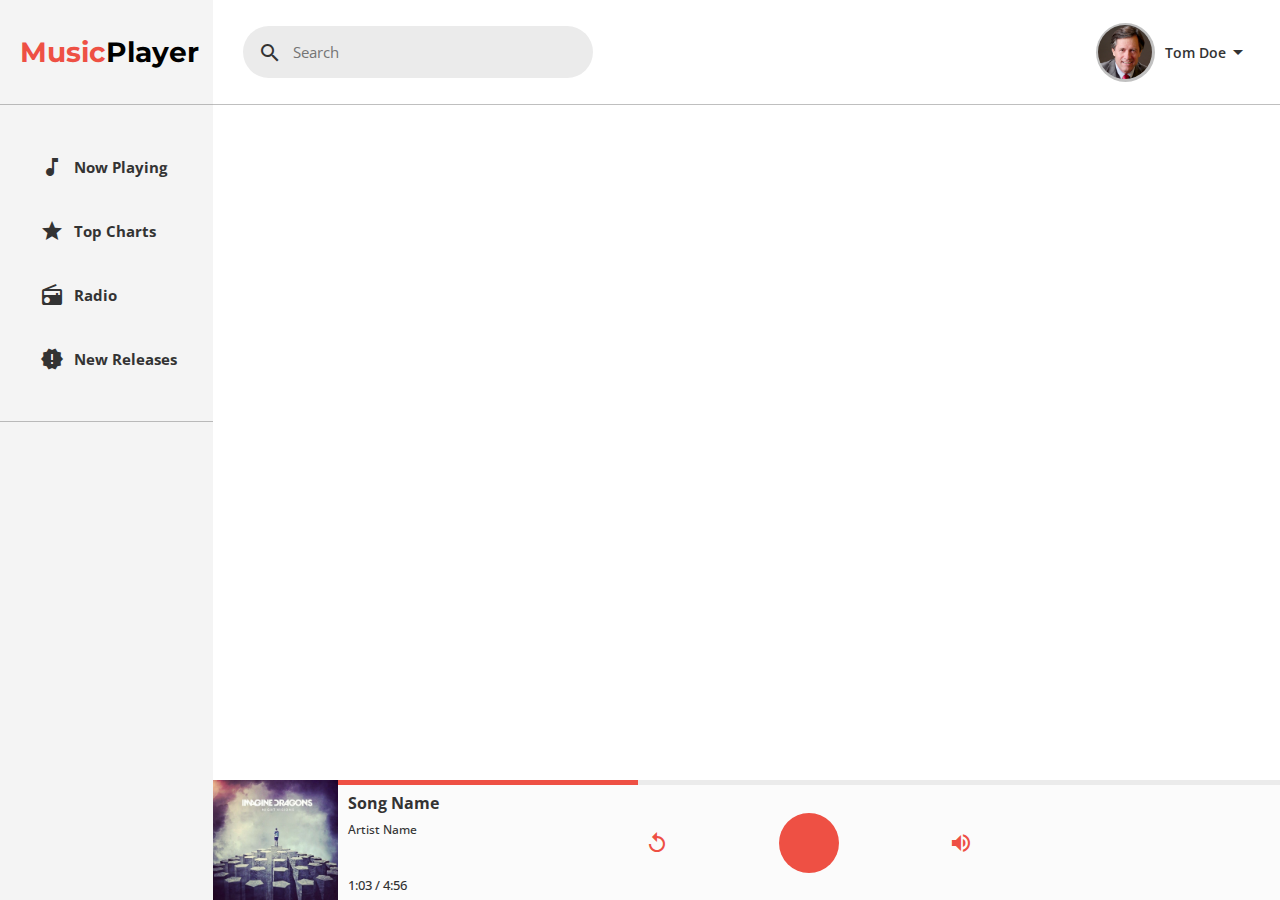
==== index.html @ 5cd8ad68 "Song Name, Artist Name, Track time: RHS Bottom" ====
<!DOCTYPE html>
<html lang="en">
    <head>
        <!-- Required meta tags -->
        <meta charset="utf-8">
        <meta name="viewport" content="width=device-width, initial-scale=1, maximum-scale=1, user-scalable=no">
        <meta http-equiv="X-UA-Compatible" content="IE=edge,chrome=1">
        <title>
            MusicPlayer
        </title>
        <link rel="stylesheet" href="files/css/bootstrap.css">
        <link rel="stylesheet" href="files/css/style.css">
        <link href="https://fonts.googleapis.com/css?family=Montserrat:700|Open+Sans:300,400,600,700" rel="stylesheet">
        <link href="https://fonts.googleapis.com/icon?family=Material+Icons"
      rel="stylesheet">
      <link rel="stylesheet" href="https://maxcdn.icons8.com/fonts/line-awesome/1.1/css/line-awesome-font-awesome.min.css">
    </head>
<body>
    <!-- START OF MAIN CONTAINER FLUID -->
    <div class="container-fluid">
        <!-- START OF MAIN ROW -->
        <div class="row">

            <!-- START OF LHS  -->
            <div class="col-12 col-sm-4 col-lg-3 col-xl-2 player_lhs">
                <div class="logo_div">
                    <h2 id="logo">Music<span>Player</span></h2>
                    <div class="menu_icon">
                        <i class="fa fa-bars"></i>
                    </div>
                </div>

                <div class="menu_div">
                    <div class="menu_element">
                        <i class="material-icons">music_note</i>
                        <a href="#">Now Playing</a>
                    </div>
                    <div class="menu_element">
                        <i class="material-icons">grade</i>
                        <a href="#">Top Charts</a>
                    </div>
                    <div class="menu_element">
                        <i class="material-icons">radio</i>
                        <a href="#">Radio</a>
                    </div>
                    <div class="menu_element">
                        <i class="material-icons">new_releases</i>
                        <a href="#">New Releases</a>
                    </div>
                </div>



            </div>
            <!-- END OF LHS  -->
    
            <!-- START OF RHS  -->
            <div class="col-12 col-sm-8 offset-sm-4 col-lg-9 offset-lg-3 col-xl-10 offset-xl-2 player_rhs">

                <!-- RHS TOP -->
                <div class="rhs_top">
                    <div class="search_div">
                        <i class="material-icons search_icon">search</i>
                        <input type="search" id="music_search" placeholder="Search">
                    </div>
                    <div class="user_div">
                        <div class="user_image_container">
                            <img src="files/images/profile_user.jpg" alt="">
                        </div>
                        <div class="user_name_container">
                            Tom Doe
                            <i class="material-icons">arrow_drop_down</i>
                        </div>
                    </div>
                </div>
                <!-- RHS TOP -->

                <!-- RHS BOTTOM -->
                <div class="rhs_bottom">
                    <!-- RHS BOTTOM LHS -->
                    <div class="rhs_bottom_album_art_div">
                        <img src="files/images/album_art.jpg" alt="">
                    </div>
                    <!-- RHS BOTTOM LHS -->

                    <!-- RHS BOTTOM RHS -->
                    <div class="rhs_bottom_rhs">
                        <!-- Music Progress bar  -->
                        <div class="progress_bar">
                            <div class="live_progress"></div>
                        </div>
                        <!-- Music Progress bar  -->

                        <!-- Music Player Controls -->
                        <div class="player_controls">
                            <div class="loop_button">
                                <i class="material-icons">replay</i>
                            </div>
                            <div class="previous_button">
                                <i class="fa fa-backward"></i>
                            </div>
                            <div class="play_button">
                                <i class="fa fa-play"></i>
                            </div>
                            <div class="next_button">
                                <i class="fa fa-forward"></i>
                            </div>
                            <div class="volume_button">
                                <i class="material-icons">volume_up</i>
                            </div>
                        </div>
                        <!-- Music Player Controls -->

                        <!-- Song Name and Artist Name -->
                        <div class="song_artist_time_container hidden-md-down">
                            <div class="song_artist_div">
                                <h3 id="song_name">Song Name</h3>
                                <h4 id="artist_name">Artist Name</h4>
                            </div>
                            <div class="song_time_div">
                                <h4 id="song_time">1:03 / 4:56</h4>
                            </div>
                        </div>
                        <!-- Song Name and Artist Name -->
                    </div>
                    <!-- RHS BOTTOM RHS -->
                </div>
                <!-- RHS BOTTOM -->
            </div>
            <!-- END OF RHS  -->
    
        </div>
        <!-- END OF MAIN ROW -->
    </div>
    <!-- END OF MAIN CONTAINER FLUID -->
</body>


<script src="//ajax.googleapis.com/ajax/libs/jquery/3.2.1/jquery.min.js"></script>
<script src="files/js/main.js"></script>
---- files/css/style.css ----
.no-gutters{margin-right:0;margin-left:0;padding-right:0;padding-left:0}.position_absolute{position:absolute}.position_relative{position:relative}body{background-color:#F7F7F7;font-family:"open sans"}input{font-family:"open sans";font-size:15px}img{max-width:100%}button{cursor:pointer}.animated{animation-duration:1s;animation-fill-mode:both}@keyframes slideInDown{from{transform:translate3d(0, -100%, 0);visibility:visible}to{transform:translate3d(0, 0, 0)}}.slideInDown{animation-name:slideInDown}@keyframes fadeIn{from{opacity:0}to{opacity:1}}.fadeIn{animation-name:fadeIn}@keyframes zoomIn{from{opacity:0;transform:scale3d(0.3, 0.3, 0.3)}50%{opacity:1}}.zoomIn{animation-name:zoomIn}@keyframes slideInLeft{from{transform:translate3d(-100%, 0, 0);visibility:visible}to{transform:translate3d(0, 0, 0)}}.slideInLeft{animation-name:slideInLeft}@keyframes rotating{from{-ms-transform:rotate(0deg);-moz-transform:rotate(0deg);-webkit-transform:rotate(0deg);-o-transform:rotate(0deg);transform:rotate(0deg)}to{-ms-transform:rotate(360deg);-moz-transform:rotate(360deg);-webkit-transform:rotate(360deg);-o-transform:rotate(360deg);transform:rotate(360deg)}}.rotating{-webkit-animation:rotating 2s linear infinite;-moz-animation:rotating 2s linear infinite;-ms-animation:rotating 2s linear infinite;-o-animation:rotating 2s linear infinite;animation:rotating 2s linear infinite}.player_lhs{position:fixed;height:100vh;background-color:#F4F4F4;padding:0px}.logo_div{height:105px;display:flex;align-items:center;justify-content:space-between;padding:0px 20px;border-bottom:1px solid #B9B9B9}.logo_div #logo{color:#EE5044;font-weight:700;font-size:28px;font-family:montserrat;margin-bottom:0px}.logo_div #logo span{color:#000000}.logo_div .menu_icon{cursor:pointer;line-height:0px}.logo_div .menu_icon i{font-size:34px}.menu_div{padding:30px 0px;border-bottom:1px solid #B9B9B9}.menu_div .menu_element{display:flex;align-items:center;padding:20px 15px;padding-left:40px}.menu_div .menu_element a{font-weight:700;text-decoration:none;color:#333;font-size:15px;margin-left:10px}.player_rhs{background-color:#fff;height:100vh;padding:0px}.rhs_top{height:105px;border-bottom:1px solid #BFBFBF;display:flex;align-items:center;justify-content:space-between;padding:0px 30px}.rhs_top .search_div{position:relative}.rhs_top .search_div .search_icon{position:absolute;top:15px;left:15px}.rhs_top .search_div #music_search{background-color:#EBEBEB;border:none;padding:15px 30px 15px 50px;width:350px;border-radius:50px;outline:none}@media (max-width: 991px){.rhs_top .search_div #music_search{width:250px;padding:15px 20px 12px 45px}}.rhs_top .user_div{display:flex;align-items:center;justify-content:center}.rhs_top .user_div .user_image_container{width:59px;height:59px;border-radius:100px;display:flex;align-items:center;justify-content:center;background-color:#C1C1C1}@media (max-width: 991px){.rhs_top .user_div .user_image_container{width:44px;height:44px}}.rhs_top .user_div .user_image_container img{border-radius:100px;width:54px;height:54px}@media (max-width: 991px){.rhs_top .user_div .user_image_container img{width:39px;height:39px}}.rhs_top .user_div .user_name_container{font-size:14px;font-weight:600;font-family:"open sans";margin-left:10px;display:flex;align-items:center;justify-content:center}.rhs_bottom{background-color:#FBFBFB;height:120px;position:absolute;bottom:0px;width:100%;display:flex}.rhs_bottom .rhs_bottom_album_art_div{min-width:125px;height:100%;background-color:#333;max-width:125px}.rhs_bottom .rhs_bottom_album_art_div img{max-width:100%;max-height:100%;object-fit:cover;width:190px}.rhs_bottom .rhs_bottom_rhs{width:100%}.rhs_bottom .rhs_bottom_rhs .progress_bar{height:5px;background-color:#EBEBEB;width:100%}.rhs_bottom .rhs_bottom_rhs .progress_bar .live_progress{width:300px;height:5px;background-color:#EE5044}.rhs_bottom .rhs_bottom_rhs .player_controls{height:calc(120px - 5px);display:flex;align-items:center;justify-content:center}.rhs_bottom .rhs_bottom_rhs .player_controls .play_button{background-color:#EE5044;width:60px;height:60px;border-radius:100px;display:flex;align-items:center;justify-content:center;cursor:pointer}.rhs_bottom .rhs_bottom_rhs .player_controls .play_button i{font-size:35px;color:#fff}.rhs_bottom .rhs_bottom_rhs .player_controls>div{color:#EE5044;font-size:35px;margin:0px 20px;cursor:pointer}@media (max-width: 991px){.rhs_bottom .rhs_bottom_rhs .player_controls>div{font-size:30px}}.rhs_bottom .rhs_bottom_rhs .player_controls>div.loop_button{margin-right:50px}@media (max-width: 991px){.rhs_bottom .rhs_bottom_rhs .player_controls>div.loop_button{margin-right:25px}}.rhs_bottom .rhs_bottom_rhs .player_controls>div.volume_button{margin-left:50px}@media (max-width: 991px){.rhs_bottom .rhs_bottom_rhs .player_controls>div.volume_button{margin-right:25px}}.rhs_bottom .rhs_bottom_rhs .song_artist_time_container{height:115px;position:absolute;top:5px;display:flex;justify-content:space-between;flex-direction:column;padding-top:10px}.rhs_bottom .rhs_bottom_rhs .song_artist_time_container #song_name{font-size:16px;font-weight:700;margin-bottom:10px}.rhs_bottom .rhs_bottom_rhs .song_artist_time_container #artist_name{font-size:12px;margin-bottom:0px}.rhs_bottom .rhs_bottom_rhs .song_artist_time_container #song_time{font-size:13px}.rhs_bottom .rhs_bottom_rhs .song_artist_time_container>div{margin-left:10px}
/*# sourceMappingURL=style.css.map */
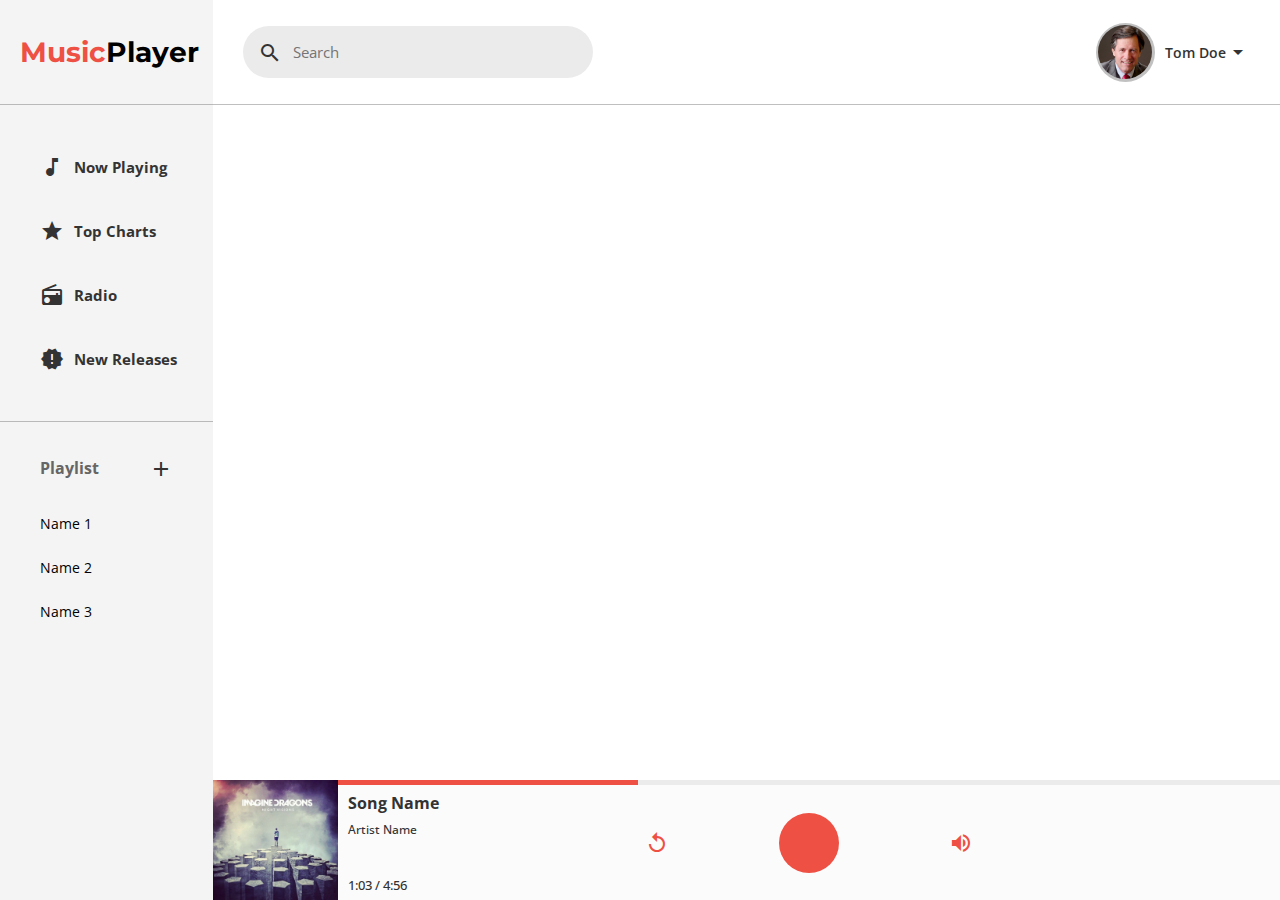
==== commit 83c4021a: "Playlist LHS" ====
--- a/index.html
+++ b/index.html
@@ -49,7 +49,22 @@
                     </div>
                 </div>
 
+                <div class="playlist_div">
+                    <div class="playlist_title">
+                        <h3>Playlist</h3>
+                        <i class="material-icons">add</i>
+                    </div>
 
+                    <div class="playlist_element">
+                        <a href="#">Name 1</a>
+                    </div>
+                    <div class="playlist_element">
+                        <a href="#">Name 2</a>
+                    </div>
+                    <div class="playlist_element">
+                        <a href="#">Name 3</a>
+                    </div>
+                </div>
 
             </div>
             <!-- END OF LHS  -->
--- a/files/css/style.css
+++ b/files/css/style.css
@@ -1,2 +1,2 @@
-.no-gutters{margin-right:0;margin-left:0;padding-right:0;padding-left:0}.position_absolute{position:absolute}.position_relative{position:relative}body{background-color:#F7F7F7;font-family:"open sans"}input{font-family:"open sans";font-size:15px}img{max-width:100%}button{cursor:pointer}.animated{animation-duration:1s;animation-fill-mode:both}@keyframes slideInDown{from{transform:translate3d(0, -100%, 0);visibility:visible}to{transform:translate3d(0, 0, 0)}}.slideInDown{animation-name:slideInDown}@keyframes fadeIn{from{opacity:0}to{opacity:1}}.fadeIn{animation-name:fadeIn}@keyframes zoomIn{from{opacity:0;transform:scale3d(0.3, 0.3, 0.3)}50%{opacity:1}}.zoomIn{animation-name:zoomIn}@keyframes slideInLeft{from{transform:translate3d(-100%, 0, 0);visibility:visible}to{transform:translate3d(0, 0, 0)}}.slideInLeft{animation-name:slideInLeft}@keyframes rotating{from{-ms-transform:rotate(0deg);-moz-transform:rotate(0deg);-webkit-transform:rotate(0deg);-o-transform:rotate(0deg);transform:rotate(0deg)}to{-ms-transform:rotate(360deg);-moz-transform:rotate(360deg);-webkit-transform:rotate(360deg);-o-transform:rotate(360deg);transform:rotate(360deg)}}.rotating{-webkit-animation:rotating 2s linear infinite;-moz-animation:rotating 2s linear infinite;-ms-animation:rotating 2s linear infinite;-o-animation:rotating 2s linear infinite;animation:rotating 2s linear infinite}.player_lhs{position:fixed;height:100vh;background-color:#F4F4F4;padding:0px}.logo_div{height:105px;display:flex;align-items:center;justify-content:space-between;padding:0px 20px;border-bottom:1px solid #B9B9B9}.logo_div #logo{color:#EE5044;font-weight:700;font-size:28px;font-family:montserrat;margin-bottom:0px}.logo_div #logo span{color:#000000}.logo_div .menu_icon{cursor:pointer;line-height:0px}.logo_div .menu_icon i{font-size:34px}.menu_div{padding:30px 0px;border-bottom:1px solid #B9B9B9}.menu_div .menu_element{display:flex;align-items:center;padding:20px 15px;padding-left:40px}.menu_div .menu_element a{font-weight:700;text-decoration:none;color:#333;font-size:15px;margin-left:10px}.player_rhs{background-color:#fff;height:100vh;padding:0px}.rhs_top{height:105px;border-bottom:1px solid #BFBFBF;display:flex;align-items:center;justify-content:space-between;padding:0px 30px}.rhs_top .search_div{position:relative}.rhs_top .search_div .search_icon{position:absolute;top:15px;left:15px}.rhs_top .search_div #music_search{background-color:#EBEBEB;border:none;padding:15px 30px 15px 50px;width:350px;border-radius:50px;outline:none}@media (max-width: 991px){.rhs_top .search_div #music_search{width:250px;padding:15px 20px 12px 45px}}.rhs_top .user_div{display:flex;align-items:center;justify-content:center}.rhs_top .user_div .user_image_container{width:59px;height:59px;border-radius:100px;display:flex;align-items:center;justify-content:center;background-color:#C1C1C1}@media (max-width: 991px){.rhs_top .user_div .user_image_container{width:44px;height:44px}}.rhs_top .user_div .user_image_container img{border-radius:100px;width:54px;height:54px}@media (max-width: 991px){.rhs_top .user_div .user_image_container img{width:39px;height:39px}}.rhs_top .user_div .user_name_container{font-size:14px;font-weight:600;font-family:"open sans";margin-left:10px;display:flex;align-items:center;justify-content:center}.rhs_bottom{background-color:#FBFBFB;height:120px;position:absolute;bottom:0px;width:100%;display:flex}.rhs_bottom .rhs_bottom_album_art_div{min-width:125px;height:100%;background-color:#333;max-width:125px}.rhs_bottom .rhs_bottom_album_art_div img{max-width:100%;max-height:100%;object-fit:cover;width:190px}.rhs_bottom .rhs_bottom_rhs{width:100%}.rhs_bottom .rhs_bottom_rhs .progress_bar{height:5px;background-color:#EBEBEB;width:100%}.rhs_bottom .rhs_bottom_rhs .progress_bar .live_progress{width:300px;height:5px;background-color:#EE5044}.rhs_bottom .rhs_bottom_rhs .player_controls{height:calc(120px - 5px);display:flex;align-items:center;justify-content:center}.rhs_bottom .rhs_bottom_rhs .player_controls .play_button{background-color:#EE5044;width:60px;height:60px;border-radius:100px;display:flex;align-items:center;justify-content:center;cursor:pointer}.rhs_bottom .rhs_bottom_rhs .player_controls .play_button i{font-size:35px;color:#fff}.rhs_bottom .rhs_bottom_rhs .player_controls>div{color:#EE5044;font-size:35px;margin:0px 20px;cursor:pointer}@media (max-width: 991px){.rhs_bottom .rhs_bottom_rhs .player_controls>div{font-size:30px}}.rhs_bottom .rhs_bottom_rhs .player_controls>div.loop_button{margin-right:50px}@media (max-width: 991px){.rhs_bottom .rhs_bottom_rhs .player_controls>div.loop_button{margin-right:25px}}.rhs_bottom .rhs_bottom_rhs .player_controls>div.volume_button{margin-left:50px}@media (max-width: 991px){.rhs_bottom .rhs_bottom_rhs .player_controls>div.volume_button{margin-right:25px}}.rhs_bottom .rhs_bottom_rhs .song_artist_time_container{height:115px;position:absolute;top:5px;display:flex;justify-content:space-between;flex-direction:column;padding-top:10px}.rhs_bottom .rhs_bottom_rhs .song_artist_time_container #song_name{font-size:16px;font-weight:700;margin-bottom:10px}.rhs_bottom .rhs_bottom_rhs .song_artist_time_container #artist_name{font-size:12px;margin-bottom:0px}.rhs_bottom .rhs_bottom_rhs .song_artist_time_container #song_time{font-size:13px}.rhs_bottom .rhs_bottom_rhs .song_artist_time_container>div{margin-left:10px}
+.no-gutters{margin-right:0;margin-left:0;padding-right:0;padding-left:0}.position_absolute{position:absolute}.position_relative{position:relative}body{background-color:#F7F7F7;font-family:"open sans"}input{font-family:"open sans";font-size:15px}img{max-width:100%}button{cursor:pointer}.animated{animation-duration:1s;animation-fill-mode:both}@keyframes slideInDown{from{transform:translate3d(0, -100%, 0);visibility:visible}to{transform:translate3d(0, 0, 0)}}.slideInDown{animation-name:slideInDown}@keyframes fadeIn{from{opacity:0}to{opacity:1}}.fadeIn{animation-name:fadeIn}@keyframes zoomIn{from{opacity:0;transform:scale3d(0.3, 0.3, 0.3)}50%{opacity:1}}.zoomIn{animation-name:zoomIn}@keyframes slideInLeft{from{transform:translate3d(-100%, 0, 0);visibility:visible}to{transform:translate3d(0, 0, 0)}}.slideInLeft{animation-name:slideInLeft}@keyframes rotating{from{-ms-transform:rotate(0deg);-moz-transform:rotate(0deg);-webkit-transform:rotate(0deg);-o-transform:rotate(0deg);transform:rotate(0deg)}to{-ms-transform:rotate(360deg);-moz-transform:rotate(360deg);-webkit-transform:rotate(360deg);-o-transform:rotate(360deg);transform:rotate(360deg)}}.rotating{-webkit-animation:rotating 2s linear infinite;-moz-animation:rotating 2s linear infinite;-ms-animation:rotating 2s linear infinite;-o-animation:rotating 2s linear infinite;animation:rotating 2s linear infinite}.player_lhs{position:fixed;height:100vh;background-color:#F4F4F4;padding:0px}.logo_div{height:105px;display:flex;align-items:center;justify-content:space-between;padding:0px 20px;border-bottom:1px solid #B9B9B9}.logo_div #logo{color:#EE5044;font-weight:700;font-size:28px;font-family:montserrat;margin-bottom:0px}.logo_div #logo span{color:#000000}.logo_div .menu_icon{cursor:pointer;line-height:0px}.logo_div .menu_icon i{font-size:34px}.menu_div{padding:30px 0px;border-bottom:1px solid #B9B9B9}.menu_div .menu_element{display:flex;align-items:center;padding:20px 15px;padding-left:40px}.menu_div .menu_element a{font-weight:700;text-decoration:none;color:#333;font-size:15px;margin-left:10px}.playlist_div{padding:15px 0px}.playlist_div .playlist_title{display:flex;align-items:center;justify-content:space-between;padding:20px 40px}.playlist_div .playlist_title h3{font-size:16px;font-weight:700;color:#666;margin-bottom:0px}.playlist_div .playlist_title i{cursor:pointer}.playlist_div .playlist_element{padding:10px 15px;padding-left:40px}.playlist_div .playlist_element a{font-weight:400;text-decoration:none;color:#000;font-size:14px}.player_rhs{background-color:#fff;height:100vh;padding:0px}.rhs_top{height:105px;border-bottom:1px solid #BFBFBF;display:flex;align-items:center;justify-content:space-between;padding:0px 30px}.rhs_top .search_div{position:relative}.rhs_top .search_div .search_icon{position:absolute;top:15px;left:15px}.rhs_top .search_div #music_search{background-color:#EBEBEB;border:none;padding:15px 30px 15px 50px;width:350px;border-radius:50px;outline:none}@media (max-width: 991px){.rhs_top .search_div #music_search{width:250px;padding:15px 20px 12px 45px}}.rhs_top .user_div{display:flex;align-items:center;justify-content:center}.rhs_top .user_div .user_image_container{width:59px;height:59px;border-radius:100px;display:flex;align-items:center;justify-content:center;background-color:#C1C1C1}@media (max-width: 991px){.rhs_top .user_div .user_image_container{width:44px;height:44px}}.rhs_top .user_div .user_image_container img{border-radius:100px;width:54px;height:54px}@media (max-width: 991px){.rhs_top .user_div .user_image_container img{width:39px;height:39px}}.rhs_top .user_div .user_name_container{font-size:14px;font-weight:600;font-family:"open sans";margin-left:10px;display:flex;align-items:center;justify-content:center}.rhs_bottom{background-color:#FBFBFB;height:120px;position:absolute;bottom:0px;width:100%;display:flex}.rhs_bottom .rhs_bottom_album_art_div{min-width:125px;height:100%;background-color:#333;max-width:125px}.rhs_bottom .rhs_bottom_album_art_div img{max-width:100%;max-height:100%;object-fit:cover;width:190px}.rhs_bottom .rhs_bottom_rhs{width:100%}.rhs_bottom .rhs_bottom_rhs .progress_bar{height:5px;background-color:#EBEBEB;width:100%}.rhs_bottom .rhs_bottom_rhs .progress_bar .live_progress{width:300px;height:5px;background-color:#EE5044}.rhs_bottom .rhs_bottom_rhs .player_controls{height:calc(120px - 5px);display:flex;align-items:center;justify-content:center}.rhs_bottom .rhs_bottom_rhs .player_controls .play_button{background-color:#EE5044;width:60px;height:60px;border-radius:100px;display:flex;align-items:center;justify-content:center;cursor:pointer}.rhs_bottom .rhs_bottom_rhs .player_controls .play_button i{font-size:35px;color:#fff}.rhs_bottom .rhs_bottom_rhs .player_controls>div{color:#EE5044;font-size:35px;margin:0px 20px;cursor:pointer}@media (max-width: 991px){.rhs_bottom .rhs_bottom_rhs .player_controls>div{font-size:30px}}.rhs_bottom .rhs_bottom_rhs .player_controls>div.loop_button{margin-right:50px}@media (max-width: 991px){.rhs_bottom .rhs_bottom_rhs .player_controls>div.loop_button{margin-right:25px}}.rhs_bottom .rhs_bottom_rhs .player_controls>div.volume_button{margin-left:50px}@media (max-width: 991px){.rhs_bottom .rhs_bottom_rhs .player_controls>div.volume_button{margin-right:25px}}.rhs_bottom .rhs_bottom_rhs .song_artist_time_container{height:115px;position:absolute;top:5px;display:flex;justify-content:space-between;flex-direction:column;padding-top:10px}.rhs_bottom .rhs_bottom_rhs .song_artist_time_container #song_name{font-size:16px;font-weight:700;margin-bottom:10px}.rhs_bottom .rhs_bottom_rhs .song_artist_time_container #artist_name{font-size:12px;margin-bottom:0px}.rhs_bottom .rhs_bottom_rhs .song_artist_time_container #song_time{font-size:13px}.rhs_bottom .rhs_bottom_rhs .song_artist_time_container>div{margin-left:10px}
 /*# sourceMappingURL=style.css.map */
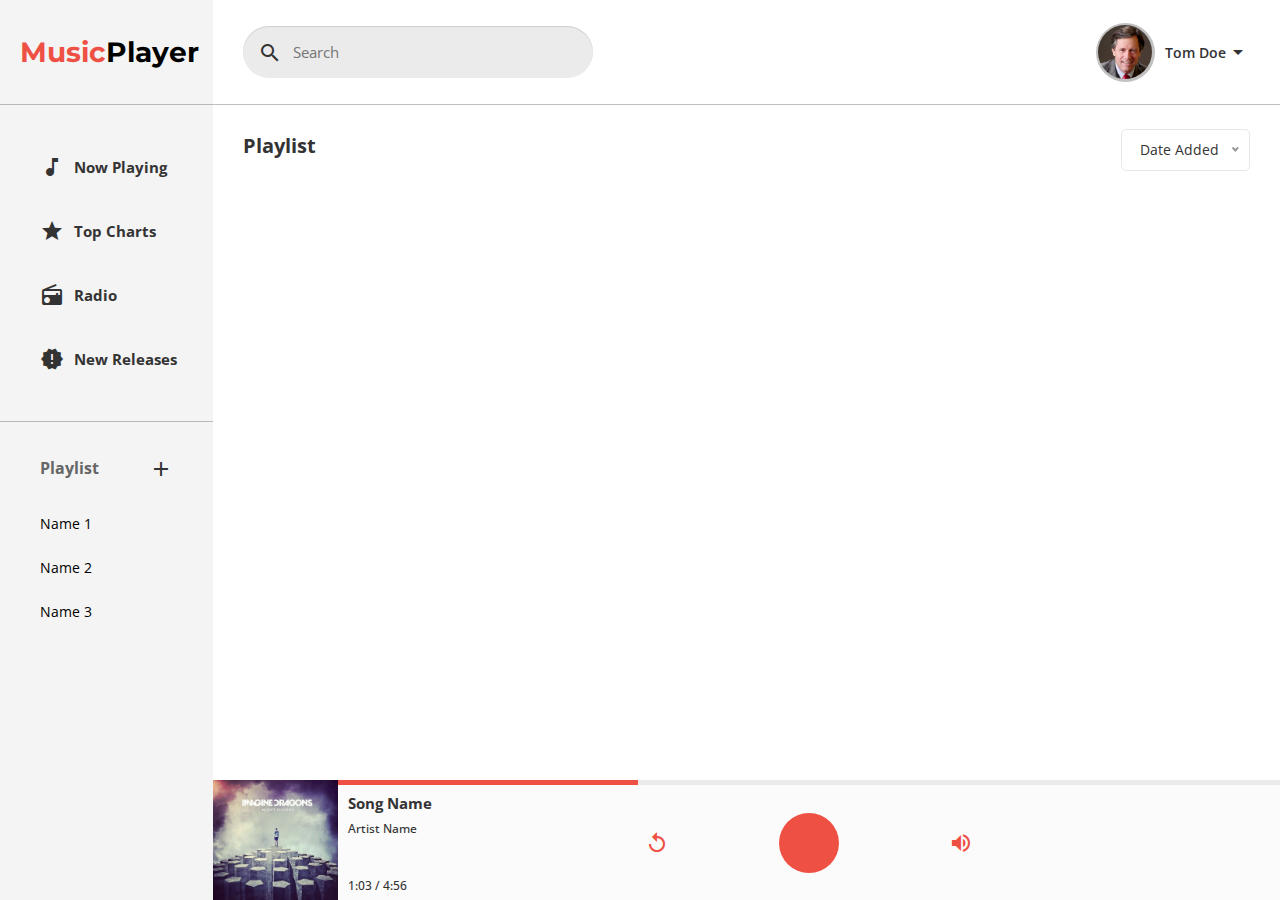
==== commit 6e81ce65: "Playlist Title and Filter" ====
--- a/index.html
+++ b/index.html
@@ -10,6 +10,7 @@
         </title>
         <link rel="stylesheet" href="files/css/bootstrap.css">
         <link rel="stylesheet" href="files/css/style.css">
+        <link rel="stylesheet" href="files/css/nice-select.css">
         <link href="https://fonts.googleapis.com/css?family=Montserrat:700|Open+Sans:300,400,600,700" rel="stylesheet">
         <link href="https://fonts.googleapis.com/icon?family=Material+Icons"
       rel="stylesheet">
@@ -90,6 +91,23 @@
                 </div>
                 <!-- RHS TOP -->
 
+                
+                <!-- RHS CONTENT SECTION -->
+                <div class="rhs_mid_content">
+                    <div class="rhs_mid_content_top">
+                        <h3 id="rhs_middle_title">Playlist</h3>
+                        <div class="filter">
+                            <select name="" id="">
+                                <option value="">Date Added</option>
+                                <option value="">Artist Name</option>
+                                <option value="">Album Name</option>
+                                <option value="">Song Name</option>
+                            </select>
+                        </div>
+                    </div>
+                </div>
+                <!-- RHS CONTENT SECTION -->
+
                 <!-- RHS BOTTOM -->
                 <div class="rhs_bottom">
                     <!-- RHS BOTTOM LHS -->
@@ -152,4 +170,5 @@
 
 
 <script src="//ajax.googleapis.com/ajax/libs/jquery/3.2.1/jquery.min.js"></script>
+<script src="files/js/nice-select.min.js"></script>
 <script src="files/js/main.js"></script>--- a/files/css/style.css
+++ b/files/css/style.css
@@ -1,2 +1,2 @@
-.no-gutters{margin-right:0;margin-left:0;padding-right:0;padding-left:0}.position_absolute{position:absolute}.position_relative{position:relative}body{background-color:#F7F7F7;font-family:"open sans"}input{font-family:"open sans";font-size:15px}img{max-width:100%}button{cursor:pointer}.animated{animation-duration:1s;animation-fill-mode:both}@keyframes slideInDown{from{transform:translate3d(0, -100%, 0);visibility:visible}to{transform:translate3d(0, 0, 0)}}.slideInDown{animation-name:slideInDown}@keyframes fadeIn{from{opacity:0}to{opacity:1}}.fadeIn{animation-name:fadeIn}@keyframes zoomIn{from{opacity:0;transform:scale3d(0.3, 0.3, 0.3)}50%{opacity:1}}.zoomIn{animation-name:zoomIn}@keyframes slideInLeft{from{transform:translate3d(-100%, 0, 0);visibility:visible}to{transform:translate3d(0, 0, 0)}}.slideInLeft{animation-name:slideInLeft}@keyframes rotating{from{-ms-transform:rotate(0deg);-moz-transform:rotate(0deg);-webkit-transform:rotate(0deg);-o-transform:rotate(0deg);transform:rotate(0deg)}to{-ms-transform:rotate(360deg);-moz-transform:rotate(360deg);-webkit-transform:rotate(360deg);-o-transform:rotate(360deg);transform:rotate(360deg)}}.rotating{-webkit-animation:rotating 2s linear infinite;-moz-animation:rotating 2s linear infinite;-ms-animation:rotating 2s linear infinite;-o-animation:rotating 2s linear infinite;animation:rotating 2s linear infinite}.player_lhs{position:fixed;height:100vh;background-color:#F4F4F4;padding:0px}.logo_div{height:105px;display:flex;align-items:center;justify-content:space-between;padding:0px 20px;border-bottom:1px solid #B9B9B9}.logo_div #logo{color:#EE5044;font-weight:700;font-size:28px;font-family:montserrat;margin-bottom:0px}.logo_div #logo span{color:#000000}.logo_div .menu_icon{cursor:pointer;line-height:0px}.logo_div .menu_icon i{font-size:34px}.menu_div{padding:30px 0px;border-bottom:1px solid #B9B9B9}.menu_div .menu_element{display:flex;align-items:center;padding:20px 15px;padding-left:40px}.menu_div .menu_element a{font-weight:700;text-decoration:none;color:#333;font-size:15px;margin-left:10px}.playlist_div{padding:15px 0px}.playlist_div .playlist_title{display:flex;align-items:center;justify-content:space-between;padding:20px 40px}.playlist_div .playlist_title h3{font-size:16px;font-weight:700;color:#666;margin-bottom:0px}.playlist_div .playlist_title i{cursor:pointer}.playlist_div .playlist_element{padding:10px 15px;padding-left:40px}.playlist_div .playlist_element a{font-weight:400;text-decoration:none;color:#000;font-size:14px}.player_rhs{background-color:#fff;height:100vh;padding:0px}.rhs_top{height:105px;border-bottom:1px solid #BFBFBF;display:flex;align-items:center;justify-content:space-between;padding:0px 30px}.rhs_top .search_div{position:relative}.rhs_top .search_div .search_icon{position:absolute;top:15px;left:15px}.rhs_top .search_div #music_search{background-color:#EBEBEB;border:none;padding:15px 30px 15px 50px;width:350px;border-radius:50px;outline:none}@media (max-width: 991px){.rhs_top .search_div #music_search{width:250px;padding:15px 20px 12px 45px}}.rhs_top .user_div{display:flex;align-items:center;justify-content:center}.rhs_top .user_div .user_image_container{width:59px;height:59px;border-radius:100px;display:flex;align-items:center;justify-content:center;background-color:#C1C1C1}@media (max-width: 991px){.rhs_top .user_div .user_image_container{width:44px;height:44px}}.rhs_top .user_div .user_image_container img{border-radius:100px;width:54px;height:54px}@media (max-width: 991px){.rhs_top .user_div .user_image_container img{width:39px;height:39px}}.rhs_top .user_div .user_name_container{font-size:14px;font-weight:600;font-family:"open sans";margin-left:10px;display:flex;align-items:center;justify-content:center}.rhs_bottom{background-color:#FBFBFB;height:120px;position:absolute;bottom:0px;width:100%;display:flex}.rhs_bottom .rhs_bottom_album_art_div{min-width:125px;height:100%;background-color:#333;max-width:125px}.rhs_bottom .rhs_bottom_album_art_div img{max-width:100%;max-height:100%;object-fit:cover;width:190px}.rhs_bottom .rhs_bottom_rhs{width:100%}.rhs_bottom .rhs_bottom_rhs .progress_bar{height:5px;background-color:#EBEBEB;width:100%}.rhs_bottom .rhs_bottom_rhs .progress_bar .live_progress{width:300px;height:5px;background-color:#EE5044}.rhs_bottom .rhs_bottom_rhs .player_controls{height:calc(120px - 5px);display:flex;align-items:center;justify-content:center}.rhs_bottom .rhs_bottom_rhs .player_controls .play_button{background-color:#EE5044;width:60px;height:60px;border-radius:100px;display:flex;align-items:center;justify-content:center;cursor:pointer}.rhs_bottom .rhs_bottom_rhs .player_controls .play_button i{font-size:35px;color:#fff}.rhs_bottom .rhs_bottom_rhs .player_controls>div{color:#EE5044;font-size:35px;margin:0px 20px;cursor:pointer}@media (max-width: 991px){.rhs_bottom .rhs_bottom_rhs .player_controls>div{font-size:30px}}.rhs_bottom .rhs_bottom_rhs .player_controls>div.loop_button{margin-right:50px}@media (max-width: 991px){.rhs_bottom .rhs_bottom_rhs .player_controls>div.loop_button{margin-right:25px}}.rhs_bottom .rhs_bottom_rhs .player_controls>div.volume_button{margin-left:50px}@media (max-width: 991px){.rhs_bottom .rhs_bottom_rhs .player_controls>div.volume_button{margin-right:25px}}.rhs_bottom .rhs_bottom_rhs .song_artist_time_container{height:115px;position:absolute;top:5px;display:flex;justify-content:space-between;flex-direction:column;padding-top:10px}.rhs_bottom .rhs_bottom_rhs .song_artist_time_container #song_name{font-size:16px;font-weight:700;margin-bottom:10px}.rhs_bottom .rhs_bottom_rhs .song_artist_time_container #artist_name{font-size:12px;margin-bottom:0px}.rhs_bottom .rhs_bottom_rhs .song_artist_time_container #song_time{font-size:13px}.rhs_bottom .rhs_bottom_rhs .song_artist_time_container>div{margin-left:10px}
+.no-gutters{margin-right:0;margin-left:0;padding-right:0;padding-left:0}.position_absolute{position:absolute}.position_relative{position:relative}body{background-color:#F7F7F7;font-family:"open sans"}input{font-family:"open sans";font-size:15px}img{max-width:100%}button{cursor:pointer}.animated{animation-duration:1s;animation-fill-mode:both}@keyframes slideInDown{from{transform:translate3d(0, -100%, 0);visibility:visible}to{transform:translate3d(0, 0, 0)}}.slideInDown{animation-name:slideInDown}@keyframes fadeIn{from{opacity:0}to{opacity:1}}.fadeIn{animation-name:fadeIn}@keyframes zoomIn{from{opacity:0;transform:scale3d(0.3, 0.3, 0.3)}50%{opacity:1}}.zoomIn{animation-name:zoomIn}@keyframes slideInLeft{from{transform:translate3d(-100%, 0, 0);visibility:visible}to{transform:translate3d(0, 0, 0)}}.slideInLeft{animation-name:slideInLeft}@keyframes rotating{from{-ms-transform:rotate(0deg);-moz-transform:rotate(0deg);-webkit-transform:rotate(0deg);-o-transform:rotate(0deg);transform:rotate(0deg)}to{-ms-transform:rotate(360deg);-moz-transform:rotate(360deg);-webkit-transform:rotate(360deg);-o-transform:rotate(360deg);transform:rotate(360deg)}}.rotating{-webkit-animation:rotating 2s linear infinite;-moz-animation:rotating 2s linear infinite;-ms-animation:rotating 2s linear infinite;-o-animation:rotating 2s linear infinite;animation:rotating 2s linear infinite}.player_lhs{position:fixed;height:100vh;background-color:#F4F4F4;padding:0px}.logo_div{height:105px;display:flex;align-items:center;justify-content:space-between;padding:0px 20px;border-bottom:1px solid #B9B9B9}.logo_div #logo{color:#EE5044;font-weight:700;font-size:28px;font-family:montserrat;margin-bottom:0px}.logo_div #logo span{color:#000000}.logo_div .menu_icon{cursor:pointer;line-height:0px}.logo_div .menu_icon i{font-size:34px}.menu_div{padding:30px 0px;border-bottom:1px solid #B9B9B9}.menu_div .menu_element{display:flex;align-items:center;padding:20px 15px;padding-left:40px}.menu_div .menu_element a{font-weight:700;text-decoration:none;color:#333;font-size:15px;margin-left:10px}.playlist_div{padding:15px 0px}.playlist_div .playlist_title{display:flex;align-items:center;justify-content:space-between;padding:20px 40px}.playlist_div .playlist_title h3{font-size:16px;font-weight:700;color:#666;margin-bottom:0px}.playlist_div .playlist_title i{cursor:pointer}.playlist_div .playlist_element{padding:10px 15px;padding-left:40px}.playlist_div .playlist_element a{font-weight:400;text-decoration:none;color:#000;font-size:14px}.player_rhs{background-color:#fff;height:100vh;padding:0px}.rhs_top{height:105px;border-bottom:1px solid #BFBFBF;display:flex;align-items:center;justify-content:space-between;padding:0px 30px}.rhs_top .search_div{position:relative}.rhs_top .search_div .search_icon{position:absolute;top:15px;left:15px}.rhs_top .search_div #music_search{background-color:#EBEBEB;border:none;padding:15px 30px 15px 50px;width:350px;border-radius:50px;outline:none;box-shadow:inset 0 1px 1px rgba(0,0,0,0.125)}@media (max-width: 991px){.rhs_top .search_div #music_search{width:250px;padding:15px 20px 12px 45px}}.rhs_top .user_div{display:flex;align-items:center;justify-content:center}.rhs_top .user_div .user_image_container{width:59px;height:59px;border-radius:100px;display:flex;align-items:center;justify-content:center;background-color:#C1C1C1}@media (max-width: 991px){.rhs_top .user_div .user_image_container{width:44px;height:44px}}.rhs_top .user_div .user_image_container img{border-radius:100px;width:54px;height:54px}@media (max-width: 991px){.rhs_top .user_div .user_image_container img{width:39px;height:39px}}.rhs_top .user_div .user_name_container{font-size:14px;font-weight:600;font-family:"open sans";margin-left:10px;display:flex;align-items:center;justify-content:center}.rhs_mid_content{padding:20px 30px;height:calc(100vh - 225px)}.rhs_mid_content .rhs_mid_content_top{display:flex;align-items:center;justify-content:space-between}.rhs_mid_content #rhs_middle_title{font-weight:700;font-size:20px;padding:10px 0px}.rhs_bottom{background-color:#FBFBFB;height:120px;position:absolute;bottom:0px;width:100%;display:flex}.rhs_bottom .rhs_bottom_album_art_div{min-width:125px;height:100%;background-color:#333;max-width:125px}.rhs_bottom .rhs_bottom_album_art_div img{max-width:100%;max-height:100%;object-fit:cover;width:190px}.rhs_bottom .rhs_bottom_rhs{width:100%}.rhs_bottom .rhs_bottom_rhs .progress_bar{height:5px;background-color:#EBEBEB;width:100%}.rhs_bottom .rhs_bottom_rhs .progress_bar .live_progress{width:300px;height:5px;background-color:#EE5044}.rhs_bottom .rhs_bottom_rhs .player_controls{height:calc(120px - 5px);display:flex;align-items:center;justify-content:center}.rhs_bottom .rhs_bottom_rhs .player_controls .play_button{background-color:#EE5044;width:60px;height:60px;border-radius:100px;display:flex;align-items:center;justify-content:center;cursor:pointer}.rhs_bottom .rhs_bottom_rhs .player_controls .play_button i{font-size:35px;color:#fff}.rhs_bottom .rhs_bottom_rhs .player_controls>div{color:#EE5044;font-size:35px;margin:0px 20px;cursor:pointer}@media (max-width: 991px){.rhs_bottom .rhs_bottom_rhs .player_controls>div{font-size:30px}}.rhs_bottom .rhs_bottom_rhs .player_controls>div.loop_button{margin-right:50px}@media (max-width: 991px){.rhs_bottom .rhs_bottom_rhs .player_controls>div.loop_button{margin-right:25px}}.rhs_bottom .rhs_bottom_rhs .player_controls>div.volume_button{margin-left:50px}@media (max-width: 991px){.rhs_bottom .rhs_bottom_rhs .player_controls>div.volume_button{margin-right:25px}}.rhs_bottom .rhs_bottom_rhs .song_artist_time_container{height:115px;position:absolute;top:5px;display:flex;justify-content:space-between;flex-direction:column;padding-top:10px}.rhs_bottom .rhs_bottom_rhs .song_artist_time_container #song_name{font-size:15px;font-weight:700;margin-bottom:10px}.rhs_bottom .rhs_bottom_rhs .song_artist_time_container #artist_name{font-size:12px;margin-bottom:0px}.rhs_bottom .rhs_bottom_rhs .song_artist_time_container #song_time{font-size:12px}.rhs_bottom .rhs_bottom_rhs .song_artist_time_container>div{margin-left:10px}
 /*# sourceMappingURL=style.css.map */
--- a/files/css/nice-select.css
+++ b/files/css/nice-select.css
@@ -0,0 +1,138 @@
+.nice-select {
+  -webkit-tap-highlight-color: transparent;
+  background-color: #fff;
+  border-radius: 5px;
+  border: solid 1px #e8e8e8;
+  box-sizing: border-box;
+  clear: both;
+  cursor: pointer;
+  display: block;
+  float: left;
+  font-family: inherit;
+  font-size: 14px;
+  font-weight: normal;
+  height: 42px;
+  line-height: 40px;
+  outline: none;
+  padding-left: 18px;
+  padding-right: 30px;
+  position: relative;
+  text-align: left !important;
+  -webkit-transition: all 0.2s ease-in-out;
+  transition: all 0.2s ease-in-out;
+  -webkit-user-select: none;
+     -moz-user-select: none;
+      -ms-user-select: none;
+          user-select: none;
+  white-space: nowrap;
+  width: auto; }
+  .nice-select:hover {
+    border-color: #dbdbdb; }
+  .nice-select:active, .nice-select.open, .nice-select:focus {
+    border-color: #999; }
+  .nice-select:after {
+    border-bottom: 2px solid #999;
+    border-right: 2px solid #999;
+    content: '';
+    display: block;
+    height: 5px;
+    margin-top: -4px;
+    pointer-events: none;
+    position: absolute;
+    right: 12px;
+    top: 50%;
+    -webkit-transform-origin: 66% 66%;
+        -ms-transform-origin: 66% 66%;
+            transform-origin: 66% 66%;
+    -webkit-transform: rotate(45deg);
+        -ms-transform: rotate(45deg);
+            transform: rotate(45deg);
+    -webkit-transition: all 0.15s ease-in-out;
+    transition: all 0.15s ease-in-out;
+    width: 5px; }
+  .nice-select.open:after {
+    -webkit-transform: rotate(-135deg);
+        -ms-transform: rotate(-135deg);
+            transform: rotate(-135deg); }
+  .nice-select.open .list {
+    opacity: 1;
+    pointer-events: auto;
+    -webkit-transform: scale(1) translateY(0);
+        -ms-transform: scale(1) translateY(0);
+            transform: scale(1) translateY(0); }
+  .nice-select.disabled {
+    border-color: #ededed;
+    color: #999;
+    pointer-events: none; }
+    .nice-select.disabled:after {
+      border-color: #cccccc; }
+  .nice-select.wide {
+    width: 100%; }
+    .nice-select.wide .list {
+      left: 0 !important;
+      right: 0 !important; }
+  .nice-select.right {
+    float: right; }
+    .nice-select.right .list {
+      left: auto;
+      right: 0; }
+  .nice-select.small {
+    font-size: 12px;
+    height: 36px;
+    line-height: 34px; }
+    .nice-select.small:after {
+      height: 4px;
+      width: 4px; }
+    .nice-select.small .option {
+      line-height: 34px;
+      min-height: 34px; }
+  .nice-select .list {
+    background-color: #fff;
+    border-radius: 5px;
+    box-shadow: 0 0 0 1px rgba(68, 68, 68, 0.11);
+    box-sizing: border-box;
+    margin-top: 4px;
+    opacity: 0;
+    overflow: hidden;
+    padding: 0;
+    pointer-events: none;
+    position: absolute;
+    top: 100%;
+    left: 0;
+    -webkit-transform-origin: 50% 0;
+        -ms-transform-origin: 50% 0;
+            transform-origin: 50% 0;
+    -webkit-transform: scale(0.75) translateY(-21px);
+        -ms-transform: scale(0.75) translateY(-21px);
+            transform: scale(0.75) translateY(-21px);
+    -webkit-transition: all 0.2s cubic-bezier(0.5, 0, 0, 1.25), opacity 0.15s ease-out;
+    transition: all 0.2s cubic-bezier(0.5, 0, 0, 1.25), opacity 0.15s ease-out;
+    z-index: 9; }
+    .nice-select .list:hover .option:not(:hover) {
+      background-color: transparent !important; }
+  .nice-select .option {
+    cursor: pointer;
+    font-weight: 400;
+    line-height: 40px;
+    list-style: none;
+    min-height: 40px;
+    outline: none;
+    padding-left: 18px;
+    padding-right: 29px;
+    text-align: left;
+    -webkit-transition: all 0.2s;
+    transition: all 0.2s; }
+    .nice-select .option:hover, .nice-select .option.focus, .nice-select .option.selected.focus {
+      background-color: #f6f6f6; }
+    .nice-select .option.selected {
+      font-weight: bold; }
+    .nice-select .option.disabled {
+      background-color: transparent;
+      color: #999;
+      cursor: default; }
+
+.no-csspointerevents .nice-select .list {
+  display: none; }
+
+.no-csspointerevents .nice-select.open .list {
+  display: block; }
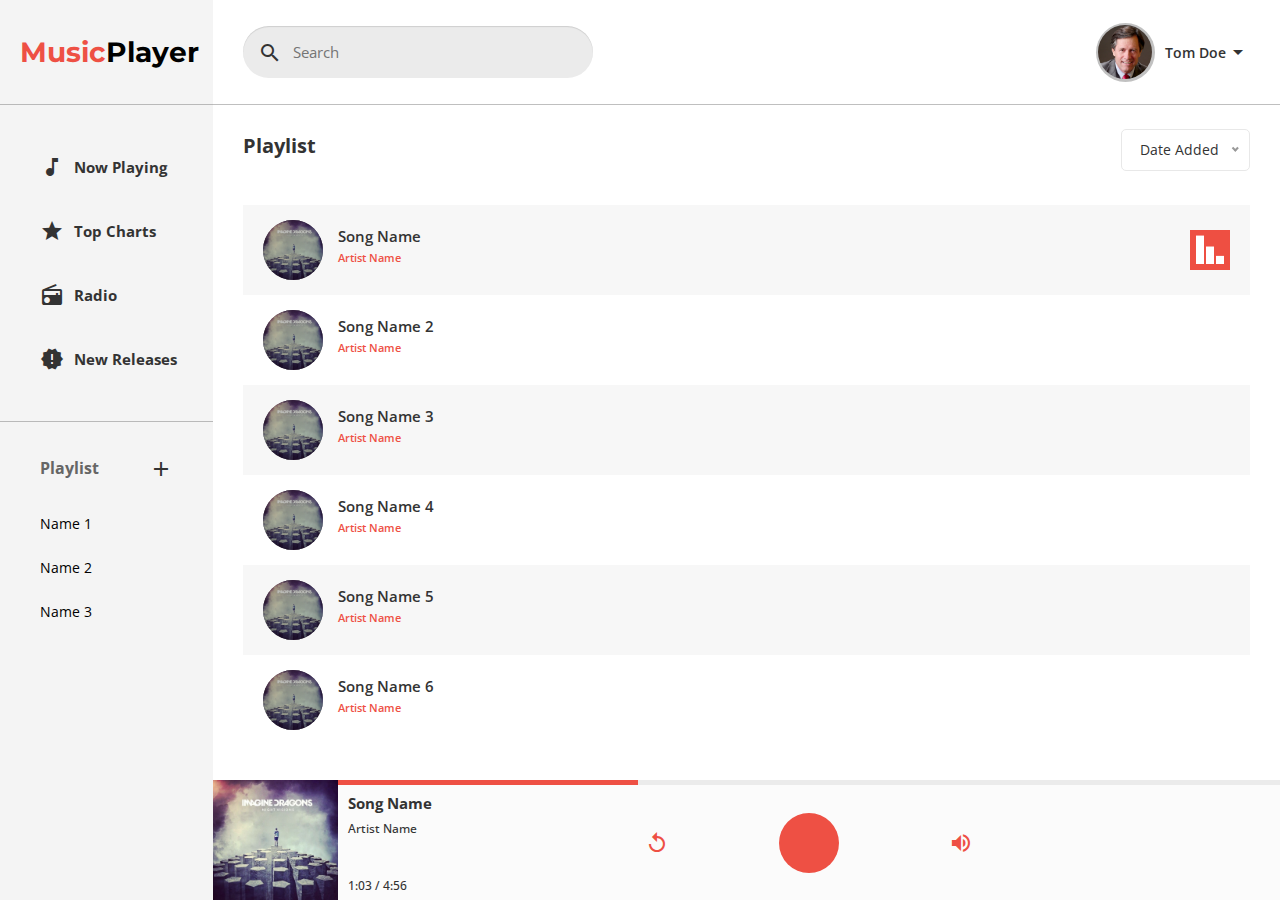
==== commit 52451618: "Playlist tracks : RHS" ====
--- a/index.html
+++ b/index.html
@@ -105,6 +105,130 @@
                             </select>
                         </div>
                     </div>
+
+                    <div class="playlist_tracks_container">
+                        <!-- Start of Track Div  -->
+                        <div class="track_div">
+                            <div class="lhs">
+                                <div class="album_art_round">
+                                    <img src="files/images/album_art.jpg" alt="">
+
+                                    <div class="play_icon"><i class="fa fa-play"></i> </div>
+                                </div>
+
+                                <div class="song_artist_name">
+                                    <h3 class="song_name">Song Name</h3>
+                                    <h3 class="artist_name">Artist Name</h3>
+                                </div>
+                            </div>
+                            <div class="rhs">
+                                <img src="files/images/equalizer_optimized.png" alt="">
+                            </div>
+                        </div>
+                        <!-- Start of Track Div  -->
+
+                        <!-- Start of Track Div  -->
+                        <div class="track_div">
+                            <div class="lhs">
+                                <div class="album_art_round">
+                                    <img src="files/images/album_art.jpg" alt="">
+
+                                    <div class="play_icon"><i class="fa fa-play"></i> </div>
+                                </div>
+
+                                <div class="song_artist_name">
+                                    <h3 class="song_name">Song Name 2</h3>
+                                    <h3 class="artist_name">Artist Name</h3>
+                                </div>
+                            </div>
+                            <div class="rhs">
+                                
+                            </div>
+                        </div>
+                        <!-- Start of Track Div  -->
+
+                        <!-- Start of Track Div  -->
+                        <div class="track_div">
+                            <div class="lhs">
+                                <div class="album_art_round">
+                                    <img src="files/images/album_art.jpg" alt="">
+
+                                    <div class="play_icon"><i class="fa fa-play"></i> </div>
+                                </div>
+
+                                <div class="song_artist_name">
+                                    <h3 class="song_name">Song Name 3</h3>
+                                    <h3 class="artist_name">Artist Name</h3>
+                                </div>
+                            </div>
+                            <div class="rhs">
+                                
+                            </div>
+                        </div>
+                        <!-- Start of Track Div  -->
+
+                        <!-- Start of Track Div  -->
+                        <div class="track_div">
+                            <div class="lhs">
+                                <div class="album_art_round">
+                                    <img src="files/images/album_art.jpg" alt="">
+
+                                    <div class="play_icon"><i class="fa fa-play"></i> </div>
+                                </div>
+
+                                <div class="song_artist_name">
+                                    <h3 class="song_name">Song Name 4</h3>
+                                    <h3 class="artist_name">Artist Name</h3>
+                                </div>
+                            </div>
+                            <div class="rhs">
+                                
+                            </div>
+                        </div>
+                        <!-- Start of Track Div  -->
+
+                        <!-- Start of Track Div  -->
+                        <div class="track_div">
+                            <div class="lhs">
+                                <div class="album_art_round">
+                                    <img src="files/images/album_art.jpg" alt="">
+
+                                    <div class="play_icon"><i class="fa fa-play"></i> </div>
+                                </div>
+
+                                <div class="song_artist_name">
+                                    <h3 class="song_name">Song Name 5</h3>
+                                    <h3 class="artist_name">Artist Name</h3>
+                                </div>
+                            </div>
+                            <div class="rhs">
+                                
+                            </div>
+                        </div>
+                        <!-- Start of Track Div  -->
+
+                        <!-- Start of Track Div  -->
+                        <div class="track_div">
+                                <div class="lhs">
+                                    <div class="album_art_round">
+                                        <img src="files/images/album_art.jpg" alt="">
+    
+                                        <div class="play_icon"><i class="fa fa-play"></i> </div>
+                                    </div>
+    
+                                    <div class="song_artist_name">
+                                        <h3 class="song_name">Song Name 6</h3>
+                                        <h3 class="artist_name">Artist Name</h3>
+                                    </div>
+                                </div>
+                                <div class="rhs">
+                                    
+                                </div>
+                            </div>
+                            <!-- Start of Track Div  -->
+                        
+
+                    </div>
                 </div>
                 <!-- RHS CONTENT SECTION -->
 
--- a/files/css/style.css
+++ b/files/css/style.css
@@ -1,2 +1,2 @@
-.no-gutters{margin-right:0;margin-left:0;padding-right:0;padding-left:0}.position_absolute{position:absolute}.position_relative{position:relative}body{background-color:#F7F7F7;font-family:"open sans"}input{font-family:"open sans";font-size:15px}img{max-width:100%}button{cursor:pointer}.animated{animation-duration:1s;animation-fill-mode:both}@keyframes slideInDown{from{transform:translate3d(0, -100%, 0);visibility:visible}to{transform:translate3d(0, 0, 0)}}.slideInDown{animation-name:slideInDown}@keyframes fadeIn{from{opacity:0}to{opacity:1}}.fadeIn{animation-name:fadeIn}@keyframes zoomIn{from{opacity:0;transform:scale3d(0.3, 0.3, 0.3)}50%{opacity:1}}.zoomIn{animation-name:zoomIn}@keyframes slideInLeft{from{transform:translate3d(-100%, 0, 0);visibility:visible}to{transform:translate3d(0, 0, 0)}}.slideInLeft{animation-name:slideInLeft}@keyframes rotating{from{-ms-transform:rotate(0deg);-moz-transform:rotate(0deg);-webkit-transform:rotate(0deg);-o-transform:rotate(0deg);transform:rotate(0deg)}to{-ms-transform:rotate(360deg);-moz-transform:rotate(360deg);-webkit-transform:rotate(360deg);-o-transform:rotate(360deg);transform:rotate(360deg)}}.rotating{-webkit-animation:rotating 2s linear infinite;-moz-animation:rotating 2s linear infinite;-ms-animation:rotating 2s linear infinite;-o-animation:rotating 2s linear infinite;animation:rotating 2s linear infinite}.player_lhs{position:fixed;height:100vh;background-color:#F4F4F4;padding:0px}.logo_div{height:105px;display:flex;align-items:center;justify-content:space-between;padding:0px 20px;border-bottom:1px solid #B9B9B9}.logo_div #logo{color:#EE5044;font-weight:700;font-size:28px;font-family:montserrat;margin-bottom:0px}.logo_div #logo span{color:#000000}.logo_div .menu_icon{cursor:pointer;line-height:0px}.logo_div .menu_icon i{font-size:34px}.menu_div{padding:30px 0px;border-bottom:1px solid #B9B9B9}.menu_div .menu_element{display:flex;align-items:center;padding:20px 15px;padding-left:40px}.menu_div .menu_element a{font-weight:700;text-decoration:none;color:#333;font-size:15px;margin-left:10px}.playlist_div{padding:15px 0px}.playlist_div .playlist_title{display:flex;align-items:center;justify-content:space-between;padding:20px 40px}.playlist_div .playlist_title h3{font-size:16px;font-weight:700;color:#666;margin-bottom:0px}.playlist_div .playlist_title i{cursor:pointer}.playlist_div .playlist_element{padding:10px 15px;padding-left:40px}.playlist_div .playlist_element a{font-weight:400;text-decoration:none;color:#000;font-size:14px}.player_rhs{background-color:#fff;height:100vh;padding:0px}.rhs_top{height:105px;border-bottom:1px solid #BFBFBF;display:flex;align-items:center;justify-content:space-between;padding:0px 30px}.rhs_top .search_div{position:relative}.rhs_top .search_div .search_icon{position:absolute;top:15px;left:15px}.rhs_top .search_div #music_search{background-color:#EBEBEB;border:none;padding:15px 30px 15px 50px;width:350px;border-radius:50px;outline:none;box-shadow:inset 0 1px 1px rgba(0,0,0,0.125)}@media (max-width: 991px){.rhs_top .search_div #music_search{width:250px;padding:15px 20px 12px 45px}}.rhs_top .user_div{display:flex;align-items:center;justify-content:center}.rhs_top .user_div .user_image_container{width:59px;height:59px;border-radius:100px;display:flex;align-items:center;justify-content:center;background-color:#C1C1C1}@media (max-width: 991px){.rhs_top .user_div .user_image_container{width:44px;height:44px}}.rhs_top .user_div .user_image_container img{border-radius:100px;width:54px;height:54px}@media (max-width: 991px){.rhs_top .user_div .user_image_container img{width:39px;height:39px}}.rhs_top .user_div .user_name_container{font-size:14px;font-weight:600;font-family:"open sans";margin-left:10px;display:flex;align-items:center;justify-content:center}.rhs_mid_content{padding:20px 30px;height:calc(100vh - 225px)}.rhs_mid_content .rhs_mid_content_top{display:flex;align-items:center;justify-content:space-between}.rhs_mid_content #rhs_middle_title{font-weight:700;font-size:20px;padding:10px 0px}.rhs_bottom{background-color:#FBFBFB;height:120px;position:absolute;bottom:0px;width:100%;display:flex}.rhs_bottom .rhs_bottom_album_art_div{min-width:125px;height:100%;background-color:#333;max-width:125px}.rhs_bottom .rhs_bottom_album_art_div img{max-width:100%;max-height:100%;object-fit:cover;width:190px}.rhs_bottom .rhs_bottom_rhs{width:100%}.rhs_bottom .rhs_bottom_rhs .progress_bar{height:5px;background-color:#EBEBEB;width:100%}.rhs_bottom .rhs_bottom_rhs .progress_bar .live_progress{width:300px;height:5px;background-color:#EE5044}.rhs_bottom .rhs_bottom_rhs .player_controls{height:calc(120px - 5px);display:flex;align-items:center;justify-content:center}.rhs_bottom .rhs_bottom_rhs .player_controls .play_button{background-color:#EE5044;width:60px;height:60px;border-radius:100px;display:flex;align-items:center;justify-content:center;cursor:pointer}.rhs_bottom .rhs_bottom_rhs .player_controls .play_button i{font-size:35px;color:#fff}.rhs_bottom .rhs_bottom_rhs .player_controls>div{color:#EE5044;font-size:35px;margin:0px 20px;cursor:pointer}@media (max-width: 991px){.rhs_bottom .rhs_bottom_rhs .player_controls>div{font-size:30px}}.rhs_bottom .rhs_bottom_rhs .player_controls>div.loop_button{margin-right:50px}@media (max-width: 991px){.rhs_bottom .rhs_bottom_rhs .player_controls>div.loop_button{margin-right:25px}}.rhs_bottom .rhs_bottom_rhs .player_controls>div.volume_button{margin-left:50px}@media (max-width: 991px){.rhs_bottom .rhs_bottom_rhs .player_controls>div.volume_button{margin-right:25px}}.rhs_bottom .rhs_bottom_rhs .song_artist_time_container{height:115px;position:absolute;top:5px;display:flex;justify-content:space-between;flex-direction:column;padding-top:10px}.rhs_bottom .rhs_bottom_rhs .song_artist_time_container #song_name{font-size:15px;font-weight:700;margin-bottom:10px}.rhs_bottom .rhs_bottom_rhs .song_artist_time_container #artist_name{font-size:12px;margin-bottom:0px}.rhs_bottom .rhs_bottom_rhs .song_artist_time_container #song_time{font-size:12px}.rhs_bottom .rhs_bottom_rhs .song_artist_time_container>div{margin-left:10px}
+.no-gutters{margin-right:0;margin-left:0;padding-right:0;padding-left:0}.position_absolute{position:absolute}.position_relative{position:relative}body{background-color:#F7F7F7;font-family:"open sans"}input{font-family:"open sans";font-size:15px}img{max-width:100%}button{cursor:pointer}.animated{animation-duration:1s;animation-fill-mode:both}@keyframes slideInDown{from{transform:translate3d(0, -100%, 0);visibility:visible}to{transform:translate3d(0, 0, 0)}}.slideInDown{animation-name:slideInDown}@keyframes fadeIn{from{opacity:0}to{opacity:1}}.fadeIn{animation-name:fadeIn}@keyframes zoomIn{from{opacity:0;transform:scale3d(0.3, 0.3, 0.3)}50%{opacity:1}}.zoomIn{animation-name:zoomIn}@keyframes slideInLeft{from{transform:translate3d(-100%, 0, 0);visibility:visible}to{transform:translate3d(0, 0, 0)}}.slideInLeft{animation-name:slideInLeft}@keyframes rotating{from{-ms-transform:rotate(0deg);-moz-transform:rotate(0deg);-webkit-transform:rotate(0deg);-o-transform:rotate(0deg);transform:rotate(0deg)}to{-ms-transform:rotate(360deg);-moz-transform:rotate(360deg);-webkit-transform:rotate(360deg);-o-transform:rotate(360deg);transform:rotate(360deg)}}.rotating{-webkit-animation:rotating 2s linear infinite;-moz-animation:rotating 2s linear infinite;-ms-animation:rotating 2s linear infinite;-o-animation:rotating 2s linear infinite;animation:rotating 2s linear infinite}.player_lhs{position:fixed;height:100vh;background-color:#F4F4F4;padding:0px}.logo_div{height:105px;display:flex;align-items:center;justify-content:space-between;padding:0px 20px;border-bottom:1px solid #B9B9B9}.logo_div #logo{color:#EE5044;font-weight:700;font-size:28px;font-family:montserrat;margin-bottom:0px}.logo_div #logo span{color:#000000}.logo_div .menu_icon{cursor:pointer;line-height:0px}.logo_div .menu_icon i{font-size:34px}.menu_div{padding:30px 0px;border-bottom:1px solid #B9B9B9}.menu_div .menu_element{display:flex;align-items:center;padding:20px 15px;padding-left:40px}.menu_div .menu_element a{font-weight:700;text-decoration:none;color:#333;font-size:15px;margin-left:10px}.playlist_div{padding:15px 0px}.playlist_div .playlist_title{display:flex;align-items:center;justify-content:space-between;padding:20px 40px}.playlist_div .playlist_title h3{font-size:16px;font-weight:700;color:#666;margin-bottom:0px}.playlist_div .playlist_title i{cursor:pointer}.playlist_div .playlist_element{padding:10px 15px;padding-left:40px}.playlist_div .playlist_element a{font-weight:400;text-decoration:none;color:#000;font-size:14px}.player_rhs{background-color:#fff;height:100vh;padding:0px}.rhs_top{height:105px;border-bottom:1px solid #BFBFBF;display:flex;align-items:center;justify-content:space-between;padding:0px 30px}.rhs_top .search_div{position:relative}.rhs_top .search_div .search_icon{position:absolute;top:15px;left:15px}.rhs_top .search_div #music_search{background-color:#EBEBEB;border:none;padding:15px 30px 15px 50px;width:350px;border-radius:50px;outline:none;box-shadow:inset 0 1px 1px rgba(0,0,0,0.125)}@media (max-width: 991px){.rhs_top .search_div #music_search{width:250px;padding:15px 20px 12px 45px}}.rhs_top .user_div{display:flex;align-items:center;justify-content:center}.rhs_top .user_div .user_image_container{width:59px;height:59px;border-radius:100px;display:flex;align-items:center;justify-content:center;background-color:#C1C1C1}@media (max-width: 991px){.rhs_top .user_div .user_image_container{width:44px;height:44px}}.rhs_top .user_div .user_image_container img{border-radius:100px;width:54px;height:54px}@media (max-width: 991px){.rhs_top .user_div .user_image_container img{width:39px;height:39px}}.rhs_top .user_div .user_name_container{font-size:14px;font-weight:600;font-family:"open sans";margin-left:10px;display:flex;align-items:center;justify-content:center}.rhs_mid_content{padding:20px 30px;height:calc(100vh - 225px);max-height:calc(100vh - 225px);overflow-y:auto}.rhs_mid_content .rhs_mid_content_top{display:flex;align-items:center;justify-content:space-between}.rhs_mid_content .rhs_mid_content_top #rhs_middle_title{font-weight:700;font-size:20px;padding:10px 0px}.rhs_mid_content .playlist_tracks_container{margin-top:30px}.rhs_mid_content .playlist_tracks_container .track_div{display:flex;align-items:center;justify-content:space-between;padding:15px 20px;border:none}.rhs_mid_content .playlist_tracks_container .track_div:nth-child(odd){background-color:#F7F7F7}.rhs_mid_content .playlist_tracks_container .track_div .lhs{display:flex;align-items:center}.rhs_mid_content .playlist_tracks_container .track_div .lhs .album_art_round{width:60px;background:#666;height:60px;border-radius:75px;position:relative}.rhs_mid_content .playlist_tracks_container .track_div .lhs .album_art_round img{width:60px;height:60px;border-radius:60px;object-fit:cover}.rhs_mid_content .playlist_tracks_container .track_div .lhs .album_art_round .play_icon{width:60px;height:60px;border-radius:60px;position:absolute;top:0px;display:flex;align-items:center;justify-content:center;background:rgba(0,0,0,0.25);cursor:pointer;transition:all 0.3s ease}.rhs_mid_content .playlist_tracks_container .track_div .lhs .album_art_round .play_icon:hover{background:rgba(0,0,0,0.5)}.rhs_mid_content .playlist_tracks_container .track_div .lhs .album_art_round .play_icon i{font-size:32px;color:#fff}.rhs_mid_content .playlist_tracks_container .track_div .lhs .song_artist_name{margin-left:15px}.rhs_mid_content .playlist_tracks_container .track_div .lhs .song_artist_name .song_name{font-size:15px;font-weight:600}.rhs_mid_content .playlist_tracks_container .track_div .lhs .song_artist_name .artist_name{font-size:11px;font-weight:600;color:#EE5044}.rhs_bottom{background-color:#FBFBFB;height:120px;position:absolute;bottom:0px;width:100%;display:flex}.rhs_bottom .rhs_bottom_album_art_div{min-width:125px;height:100%;background-color:#333;max-width:125px}.rhs_bottom .rhs_bottom_album_art_div img{max-width:100%;max-height:100%;object-fit:cover;width:190px}.rhs_bottom .rhs_bottom_rhs{width:100%}.rhs_bottom .rhs_bottom_rhs .progress_bar{height:5px;background-color:#EBEBEB;width:100%}.rhs_bottom .rhs_bottom_rhs .progress_bar .live_progress{width:300px;height:5px;background-color:#EE5044}.rhs_bottom .rhs_bottom_rhs .player_controls{height:calc(120px - 5px);display:flex;align-items:center;justify-content:center}.rhs_bottom .rhs_bottom_rhs .player_controls .play_button{background-color:#EE5044;width:60px;height:60px;border-radius:100px;display:flex;align-items:center;justify-content:center;cursor:pointer}.rhs_bottom .rhs_bottom_rhs .player_controls .play_button i{font-size:35px;color:#fff}.rhs_bottom .rhs_bottom_rhs .player_controls>div{color:#EE5044;font-size:35px;margin:0px 20px;cursor:pointer}@media (max-width: 991px){.rhs_bottom .rhs_bottom_rhs .player_controls>div{font-size:30px}}.rhs_bottom .rhs_bottom_rhs .player_controls>div.loop_button{margin-right:50px}@media (max-width: 991px){.rhs_bottom .rhs_bottom_rhs .player_controls>div.loop_button{margin-right:25px}}.rhs_bottom .rhs_bottom_rhs .player_controls>div.volume_button{margin-left:50px}@media (max-width: 991px){.rhs_bottom .rhs_bottom_rhs .player_controls>div.volume_button{margin-right:25px}}.rhs_bottom .rhs_bottom_rhs .song_artist_time_container{height:115px;position:absolute;top:5px;display:flex;justify-content:space-between;flex-direction:column;padding-top:10px}.rhs_bottom .rhs_bottom_rhs .song_artist_time_container #song_name{font-size:15px;font-weight:700;margin-bottom:10px}.rhs_bottom .rhs_bottom_rhs .song_artist_time_container #artist_name{font-size:12px;margin-bottom:0px}.rhs_bottom .rhs_bottom_rhs .song_artist_time_container #song_time{font-size:12px}.rhs_bottom .rhs_bottom_rhs .song_artist_time_container>div{margin-left:10px}
 /*# sourceMappingURL=style.css.map */
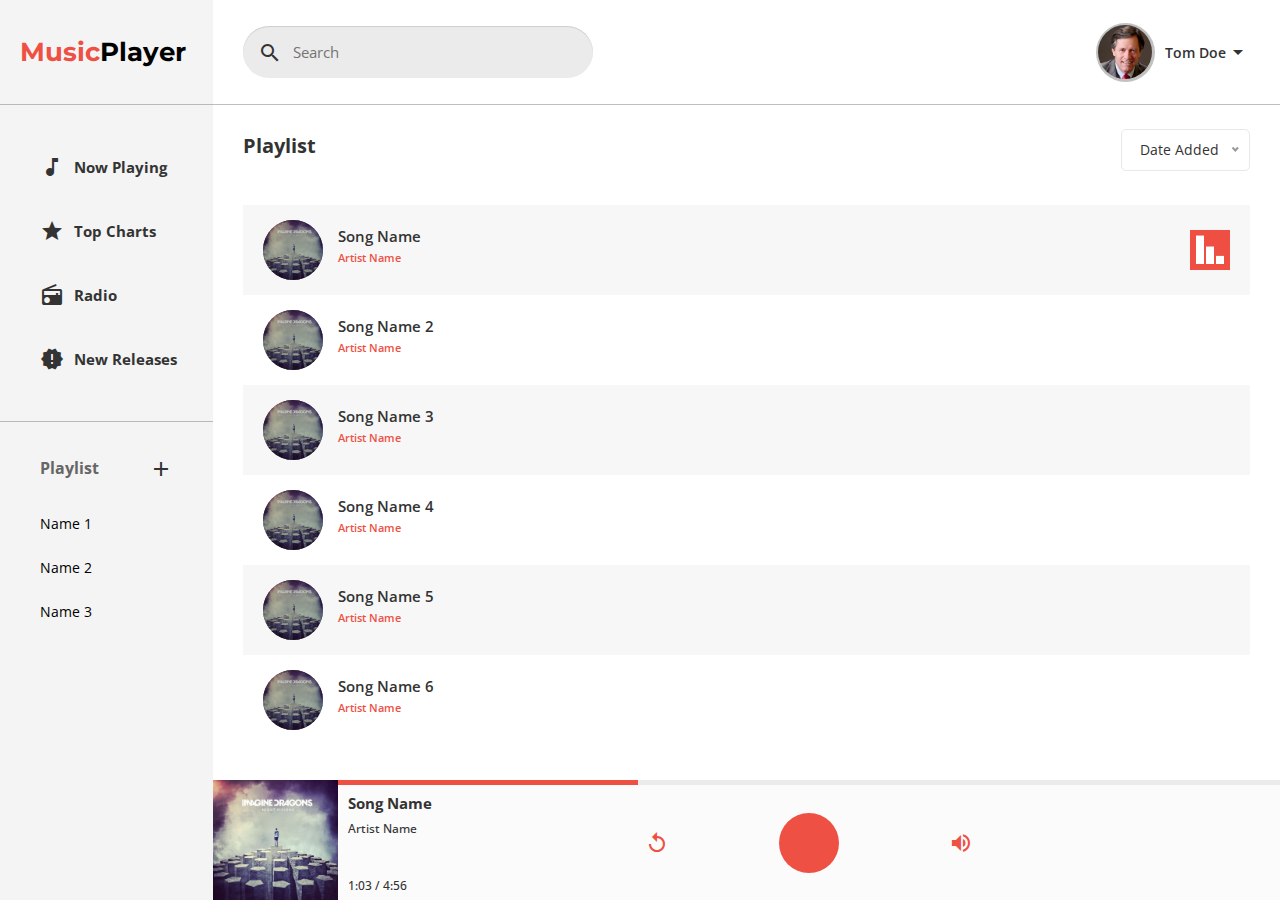
==== commit 3cfc87be: "Mobile version in progress : April 23 Evening" ====
--- a/index.html
+++ b/index.html
@@ -23,12 +23,12 @@
         <div class="row">
 
             <!-- START OF LHS  -->
-            <div class="col-12 col-sm-4 col-lg-3 col-xl-2 player_lhs">
+            <div class="col-12 col-sm-12 col-lg-3 col-xl-2 player_lhs hidden-md-down">
                 <div class="logo_div">
                     <h2 id="logo">Music<span>Player</span></h2>
-                    <div class="menu_icon">
+                    <!-- <div class="menu_icon">
                         <i class="fa fa-bars"></i>
-                    </div>
+                    </div> -->
                 </div>
 
                 <div class="menu_div">
@@ -71,10 +71,10 @@
             <!-- END OF LHS  -->
     
             <!-- START OF RHS  -->
-            <div class="col-12 col-sm-8 offset-sm-4 col-lg-9 offset-lg-3 col-xl-10 offset-xl-2 player_rhs">
+            <div class="col-12 col-sm-12 col-lg-9 offset-lg-3 col-xl-10 offset-xl-2 player_rhs">
 
                 <!-- RHS TOP -->
-                <div class="rhs_top">
+                <div class="rhs_top hidden-md-down">
                     <div class="search_div">
                         <i class="material-icons search_icon">search</i>
                         <input type="search" id="music_search" placeholder="Search">
@@ -91,10 +91,31 @@
                 </div>
                 <!-- RHS TOP -->
 
+                <div class="mobile_top_header hidden-lg-up">
+                    <div class="mobile_top_header_content">
+
+                    </div>
+                </div>
+
+                <div class="mobile_album_art_song_details hidden-lg-up">
+                    <div class="album_art">
+                        <img src="files/images/album_art.jpg" alt="">
+                    </div>
+
+                    <div class="album_art_overlay">
+                        <div class="song_artist_div">
+                            <h3 id="song_name">Song Name</h3>
+                            <h4 id="artist_name">Artist Name</h4>
+                        </div>
+                        <div class="song_time_div">
+                            <h4 id="song_time">1:03 / 4:56</h4>
+                        </div>
+                    </div>
+                </div>
                 
                 <!-- RHS CONTENT SECTION -->
                 <div class="rhs_mid_content">
-                    <div class="rhs_mid_content_top">
+                    <div class="rhs_mid_content_top hidden-md-down">
                         <h3 id="rhs_middle_title">Playlist</h3>
                         <div class="filter">
                             <select name="" id="">
@@ -235,7 +256,7 @@
                 <!-- RHS BOTTOM -->
                 <div class="rhs_bottom">
                     <!-- RHS BOTTOM LHS -->
-                    <div class="rhs_bottom_album_art_div">
+                    <div class="rhs_bottom_album_art_div hidden-md-down">
                         <img src="files/images/album_art.jpg" alt="">
                     </div>
                     <!-- RHS BOTTOM LHS -->
--- a/files/css/style.css
+++ b/files/css/style.css
@@ -1,2 +1,2 @@
-.no-gutters{margin-right:0;margin-left:0;padding-right:0;padding-left:0}.position_absolute{position:absolute}.position_relative{position:relative}body{background-color:#F7F7F7;font-family:"open sans"}input{font-family:"open sans";font-size:15px}img{max-width:100%}button{cursor:pointer}.animated{animation-duration:1s;animation-fill-mode:both}@keyframes slideInDown{from{transform:translate3d(0, -100%, 0);visibility:visible}to{transform:translate3d(0, 0, 0)}}.slideInDown{animation-name:slideInDown}@keyframes fadeIn{from{opacity:0}to{opacity:1}}.fadeIn{animation-name:fadeIn}@keyframes zoomIn{from{opacity:0;transform:scale3d(0.3, 0.3, 0.3)}50%{opacity:1}}.zoomIn{animation-name:zoomIn}@keyframes slideInLeft{from{transform:translate3d(-100%, 0, 0);visibility:visible}to{transform:translate3d(0, 0, 0)}}.slideInLeft{animation-name:slideInLeft}@keyframes rotating{from{-ms-transform:rotate(0deg);-moz-transform:rotate(0deg);-webkit-transform:rotate(0deg);-o-transform:rotate(0deg);transform:rotate(0deg)}to{-ms-transform:rotate(360deg);-moz-transform:rotate(360deg);-webkit-transform:rotate(360deg);-o-transform:rotate(360deg);transform:rotate(360deg)}}.rotating{-webkit-animation:rotating 2s linear infinite;-moz-animation:rotating 2s linear infinite;-ms-animation:rotating 2s linear infinite;-o-animation:rotating 2s linear infinite;animation:rotating 2s linear infinite}.player_lhs{position:fixed;height:100vh;background-color:#F4F4F4;padding:0px}.logo_div{height:105px;display:flex;align-items:center;justify-content:space-between;padding:0px 20px;border-bottom:1px solid #B9B9B9}.logo_div #logo{color:#EE5044;font-weight:700;font-size:28px;font-family:montserrat;margin-bottom:0px}.logo_div #logo span{color:#000000}.logo_div .menu_icon{cursor:pointer;line-height:0px}.logo_div .menu_icon i{font-size:34px}.menu_div{padding:30px 0px;border-bottom:1px solid #B9B9B9}.menu_div .menu_element{display:flex;align-items:center;padding:20px 15px;padding-left:40px}.menu_div .menu_element a{font-weight:700;text-decoration:none;color:#333;font-size:15px;margin-left:10px}.playlist_div{padding:15px 0px}.playlist_div .playlist_title{display:flex;align-items:center;justify-content:space-between;padding:20px 40px}.playlist_div .playlist_title h3{font-size:16px;font-weight:700;color:#666;margin-bottom:0px}.playlist_div .playlist_title i{cursor:pointer}.playlist_div .playlist_element{padding:10px 15px;padding-left:40px}.playlist_div .playlist_element a{font-weight:400;text-decoration:none;color:#000;font-size:14px}.player_rhs{background-color:#fff;height:100vh;padding:0px}.rhs_top{height:105px;border-bottom:1px solid #BFBFBF;display:flex;align-items:center;justify-content:space-between;padding:0px 30px}.rhs_top .search_div{position:relative}.rhs_top .search_div .search_icon{position:absolute;top:15px;left:15px}.rhs_top .search_div #music_search{background-color:#EBEBEB;border:none;padding:15px 30px 15px 50px;width:350px;border-radius:50px;outline:none;box-shadow:inset 0 1px 1px rgba(0,0,0,0.125)}@media (max-width: 991px){.rhs_top .search_div #music_search{width:250px;padding:15px 20px 12px 45px}}.rhs_top .user_div{display:flex;align-items:center;justify-content:center}.rhs_top .user_div .user_image_container{width:59px;height:59px;border-radius:100px;display:flex;align-items:center;justify-content:center;background-color:#C1C1C1}@media (max-width: 991px){.rhs_top .user_div .user_image_container{width:44px;height:44px}}.rhs_top .user_div .user_image_container img{border-radius:100px;width:54px;height:54px}@media (max-width: 991px){.rhs_top .user_div .user_image_container img{width:39px;height:39px}}.rhs_top .user_div .user_name_container{font-size:14px;font-weight:600;font-family:"open sans";margin-left:10px;display:flex;align-items:center;justify-content:center}.rhs_mid_content{padding:20px 30px;height:calc(100vh - 225px);max-height:calc(100vh - 225px);overflow-y:auto}.rhs_mid_content .rhs_mid_content_top{display:flex;align-items:center;justify-content:space-between}.rhs_mid_content .rhs_mid_content_top #rhs_middle_title{font-weight:700;font-size:20px;padding:10px 0px}.rhs_mid_content .playlist_tracks_container{margin-top:30px}.rhs_mid_content .playlist_tracks_container .track_div{display:flex;align-items:center;justify-content:space-between;padding:15px 20px;border:none}.rhs_mid_content .playlist_tracks_container .track_div:nth-child(odd){background-color:#F7F7F7}.rhs_mid_content .playlist_tracks_container .track_div .lhs{display:flex;align-items:center}.rhs_mid_content .playlist_tracks_container .track_div .lhs .album_art_round{width:60px;background:#666;height:60px;border-radius:75px;position:relative}.rhs_mid_content .playlist_tracks_container .track_div .lhs .album_art_round img{width:60px;height:60px;border-radius:60px;object-fit:cover}.rhs_mid_content .playlist_tracks_container .track_div .lhs .album_art_round .play_icon{width:60px;height:60px;border-radius:60px;position:absolute;top:0px;display:flex;align-items:center;justify-content:center;background:rgba(0,0,0,0.25);cursor:pointer;transition:all 0.3s ease}.rhs_mid_content .playlist_tracks_container .track_div .lhs .album_art_round .play_icon:hover{background:rgba(0,0,0,0.5)}.rhs_mid_content .playlist_tracks_container .track_div .lhs .album_art_round .play_icon i{font-size:32px;color:#fff}.rhs_mid_content .playlist_tracks_container .track_div .lhs .song_artist_name{margin-left:15px}.rhs_mid_content .playlist_tracks_container .track_div .lhs .song_artist_name .song_name{font-size:15px;font-weight:600}.rhs_mid_content .playlist_tracks_container .track_div .lhs .song_artist_name .artist_name{font-size:11px;font-weight:600;color:#EE5044}.rhs_bottom{background-color:#FBFBFB;height:120px;position:absolute;bottom:0px;width:100%;display:flex}.rhs_bottom .rhs_bottom_album_art_div{min-width:125px;height:100%;background-color:#333;max-width:125px}.rhs_bottom .rhs_bottom_album_art_div img{max-width:100%;max-height:100%;object-fit:cover;width:190px}.rhs_bottom .rhs_bottom_rhs{width:100%}.rhs_bottom .rhs_bottom_rhs .progress_bar{height:5px;background-color:#EBEBEB;width:100%}.rhs_bottom .rhs_bottom_rhs .progress_bar .live_progress{width:300px;height:5px;background-color:#EE5044}.rhs_bottom .rhs_bottom_rhs .player_controls{height:calc(120px - 5px);display:flex;align-items:center;justify-content:center}.rhs_bottom .rhs_bottom_rhs .player_controls .play_button{background-color:#EE5044;width:60px;height:60px;border-radius:100px;display:flex;align-items:center;justify-content:center;cursor:pointer}.rhs_bottom .rhs_bottom_rhs .player_controls .play_button i{font-size:35px;color:#fff}.rhs_bottom .rhs_bottom_rhs .player_controls>div{color:#EE5044;font-size:35px;margin:0px 20px;cursor:pointer}@media (max-width: 991px){.rhs_bottom .rhs_bottom_rhs .player_controls>div{font-size:30px}}.rhs_bottom .rhs_bottom_rhs .player_controls>div.loop_button{margin-right:50px}@media (max-width: 991px){.rhs_bottom .rhs_bottom_rhs .player_controls>div.loop_button{margin-right:25px}}.rhs_bottom .rhs_bottom_rhs .player_controls>div.volume_button{margin-left:50px}@media (max-width: 991px){.rhs_bottom .rhs_bottom_rhs .player_controls>div.volume_button{margin-right:25px}}.rhs_bottom .rhs_bottom_rhs .song_artist_time_container{height:115px;position:absolute;top:5px;display:flex;justify-content:space-between;flex-direction:column;padding-top:10px}.rhs_bottom .rhs_bottom_rhs .song_artist_time_container #song_name{font-size:15px;font-weight:700;margin-bottom:10px}.rhs_bottom .rhs_bottom_rhs .song_artist_time_container #artist_name{font-size:12px;margin-bottom:0px}.rhs_bottom .rhs_bottom_rhs .song_artist_time_container #song_time{font-size:12px}.rhs_bottom .rhs_bottom_rhs .song_artist_time_container>div{margin-left:10px}
+.no-gutters{margin-right:0;margin-left:0;padding-right:0;padding-left:0}.position_absolute{position:absolute}.position_relative{position:relative}body{background-color:#F7F7F7;font-family:"open sans"}input{font-family:"open sans";font-size:15px}img{max-width:100%}button{cursor:pointer}.animated{animation-duration:1s;animation-fill-mode:both}@keyframes slideInDown{from{transform:translate3d(0, -100%, 0);visibility:visible}to{transform:translate3d(0, 0, 0)}}.slideInDown{animation-name:slideInDown}@keyframes fadeIn{from{opacity:0}to{opacity:1}}.fadeIn{animation-name:fadeIn}@keyframes zoomIn{from{opacity:0;transform:scale3d(0.3, 0.3, 0.3)}50%{opacity:1}}.zoomIn{animation-name:zoomIn}@keyframes slideInLeft{from{transform:translate3d(-100%, 0, 0);visibility:visible}to{transform:translate3d(0, 0, 0)}}.slideInLeft{animation-name:slideInLeft}@keyframes rotating{from{-ms-transform:rotate(0deg);-moz-transform:rotate(0deg);-webkit-transform:rotate(0deg);-o-transform:rotate(0deg);transform:rotate(0deg)}to{-ms-transform:rotate(360deg);-moz-transform:rotate(360deg);-webkit-transform:rotate(360deg);-o-transform:rotate(360deg);transform:rotate(360deg)}}.rotating{-webkit-animation:rotating 2s linear infinite;-moz-animation:rotating 2s linear infinite;-ms-animation:rotating 2s linear infinite;-o-animation:rotating 2s linear infinite;animation:rotating 2s linear infinite}.player_lhs{position:fixed;height:100vh;background-color:#F4F4F4;padding:0px}.logo_div{height:105px;display:flex;align-items:center;justify-content:space-between;padding:0px 20px;border-bottom:1px solid #B9B9B9}.logo_div #logo{color:#EE5044;font-weight:700;font-size:26px;font-family:montserrat;margin-bottom:0px}.logo_div #logo span{color:#000000}.logo_div .menu_icon{cursor:pointer;line-height:0px}.logo_div .menu_icon i{font-size:30px}.menu_div{padding:30px 0px;border-bottom:1px solid #B9B9B9}.menu_div .menu_element{display:flex;align-items:center;padding:20px 15px;padding-left:40px}.menu_div .menu_element a{font-weight:700;text-decoration:none;color:#333;font-size:15px;margin-left:10px}.playlist_div{padding:15px 0px}.playlist_div .playlist_title{display:flex;align-items:center;justify-content:space-between;padding:20px 40px}.playlist_div .playlist_title h3{font-size:16px;font-weight:700;color:#666;margin-bottom:0px}.playlist_div .playlist_title i{cursor:pointer}.playlist_div .playlist_element{padding:10px 15px;padding-left:40px}.playlist_div .playlist_element a{font-weight:400;text-decoration:none;color:#000;font-size:14px}.player_rhs{background-color:#fff;height:100vh;padding:0px}.rhs_top{height:105px;border-bottom:1px solid #BFBFBF;display:flex;align-items:center;justify-content:space-between;padding:0px 30px}.rhs_top .search_div{position:relative}.rhs_top .search_div .search_icon{position:absolute;top:15px;left:15px}.rhs_top .search_div #music_search{background-color:#EBEBEB;border:none;padding:15px 30px 15px 50px;width:350px;border-radius:50px;outline:none;box-shadow:inset 0 1px 1px rgba(0,0,0,0.125)}.rhs_top .user_div{display:flex;align-items:center;justify-content:center}.rhs_top .user_div .user_image_container{width:59px;height:59px;border-radius:100px;display:flex;align-items:center;justify-content:center;background-color:#C1C1C1}.rhs_top .user_div .user_image_container img{border-radius:100px;width:54px;height:54px}.rhs_top .user_div .user_name_container{font-size:14px;font-weight:600;font-family:"open sans";margin-left:10px;display:flex;align-items:center;justify-content:center}.mobile_top_header{position:absolute;width:100%;height:200px;background:#EEEEEE;display:flex;justify-content:center}.mobile_top_header .mobile_top_header_content{position:absolute;width:88%;margin:0 auto;height:75px}.mobile_album_art_song_details{position:absolute;width:100%;height:225px;top:80px;display:flex;align-items:center;justify-content:center}.mobile_album_art_song_details .album_art{height:225px;position:absolute;width:88%;background:#333;margin:0 auto;box-shadow:0px 5px 10px -1px rgba(0,0,0,0.45)}.mobile_album_art_song_details .album_art img{max-height:100%;object-fit:cover;min-width:100%;object-position:top}.mobile_album_art_song_details .album_art_overlay{height:225px;position:absolute;width:88%;background:rgba(0,0,0,0.7);margin:0 auto;display:flex;justify-content:center;align-items:center;flex-direction:column;padding-top:10px;color:#ddd;text-shadow:1px 1px 1px rgba(0,0,0,0.75)}.mobile_album_art_song_details .album_art_overlay #song_name{font-size:16px;font-weight:700;margin-bottom:10px}.mobile_album_art_song_details .album_art_overlay #artist_name{font-size:12px;margin-bottom:30px}.mobile_album_art_song_details .album_art_overlay #song_time{font-size:12px}.mobile_album_art_song_details .album_art_overlay>div{text-align:center}.rhs_mid_content{padding:20px 30px;height:calc(100vh - 225px);max-height:calc(100vh - 225px);overflow-y:auto}@media (max-width: 991px){.rhs_mid_content{height:calc(100vh - 455px);max-height:calc(100vh - 455px);padding:0px 0px 20px 0px;position:relative;top:345px;padding-top:0px}}.rhs_mid_content .rhs_mid_content_top{display:flex;align-items:center;justify-content:space-between}.rhs_mid_content .rhs_mid_content_top #rhs_middle_title{font-weight:700;font-size:20px;padding:10px 0px}.rhs_mid_content .playlist_tracks_container{margin-top:30px}@media (max-width: 991px){.rhs_mid_content .playlist_tracks_container{margin-top:0px}}.rhs_mid_content .playlist_tracks_container .track_div{display:flex;align-items:center;justify-content:space-between;padding:15px 20px;border:none}.rhs_mid_content .playlist_tracks_container .track_div:nth-child(odd){background-color:#F7F7F7}.rhs_mid_content .playlist_tracks_container .track_div .lhs{display:flex;align-items:center}.rhs_mid_content .playlist_tracks_container .track_div .lhs .album_art_round{width:60px;background:#666;height:60px;border-radius:75px;position:relative}.rhs_mid_content .playlist_tracks_container .track_div .lhs .album_art_round img{width:60px;height:60px;border-radius:60px;object-fit:cover}.rhs_mid_content .playlist_tracks_container .track_div .lhs .album_art_round .play_icon{width:100%;height:60px;border-radius:60px;position:absolute;top:0px;display:flex;align-items:center;justify-content:center;background:rgba(0,0,0,0.25);cursor:pointer;transition:all 0.3s ease}.rhs_mid_content .playlist_tracks_container .track_div .lhs .album_art_round .play_icon:hover{background:rgba(0,0,0,0.5)}.rhs_mid_content .playlist_tracks_container .track_div .lhs .album_art_round .play_icon i{font-size:32px;color:#fff}.rhs_mid_content .playlist_tracks_container .track_div .lhs .song_artist_name{margin-left:15px}.rhs_mid_content .playlist_tracks_container .track_div .lhs .song_artist_name .song_name{font-size:15px;font-weight:600}.rhs_mid_content .playlist_tracks_container .track_div .lhs .song_artist_name .artist_name{font-size:11px;font-weight:600;color:#EE5044}.rhs_bottom{background-color:#FBFBFB;height:120px;position:absolute;bottom:0px;width:100%;display:flex}@media (max-width: 991px){.rhs_bottom{height:110px}}.rhs_bottom .rhs_bottom_album_art_div{min-width:125px;height:100%;background-color:#333;max-width:125px}.rhs_bottom .rhs_bottom_album_art_div img{max-width:100%;max-height:100%;object-fit:cover;width:190px}.rhs_bottom .rhs_bottom_rhs{width:100%}.rhs_bottom .rhs_bottom_rhs .progress_bar{height:5px;background-color:#EBEBEB;width:100%}.rhs_bottom .rhs_bottom_rhs .progress_bar .live_progress{width:300px;height:5px;background-color:#EE5044}.rhs_bottom .rhs_bottom_rhs .player_controls{height:calc(120px - 5px);display:flex;align-items:center;justify-content:center}@media (max-width: 991px){.rhs_bottom .rhs_bottom_rhs .player_controls{height:calc(110px - 5px)}}.rhs_bottom .rhs_bottom_rhs .player_controls .play_button{background-color:#EE5044;width:60px;height:60px;border-radius:100px;display:flex;align-items:center;justify-content:center;cursor:pointer}.rhs_bottom .rhs_bottom_rhs .player_controls .play_button i{font-size:35px;color:#fff}.rhs_bottom .rhs_bottom_rhs .player_controls>div{color:#EE5044;font-size:35px;margin:0px 20px;cursor:pointer}@media (max-width: 991px){.rhs_bottom .rhs_bottom_rhs .player_controls>div{font-size:30px}}.rhs_bottom .rhs_bottom_rhs .player_controls>div.loop_button{margin-right:50px}@media (max-width: 991px){.rhs_bottom .rhs_bottom_rhs .player_controls>div.loop_button{margin-right:20px}}.rhs_bottom .rhs_bottom_rhs .player_controls>div.volume_button{margin-left:50px}@media (max-width: 991px){.rhs_bottom .rhs_bottom_rhs .player_controls>div.volume_button{margin-left:20px}}.rhs_bottom .rhs_bottom_rhs .song_artist_time_container{height:115px;position:absolute;top:5px;display:flex;justify-content:space-between;flex-direction:column;padding-top:10px}.rhs_bottom .rhs_bottom_rhs .song_artist_time_container #song_name{font-size:15px;font-weight:700;margin-bottom:10px}.rhs_bottom .rhs_bottom_rhs .song_artist_time_container #artist_name{font-size:12px;margin-bottom:0px}.rhs_bottom .rhs_bottom_rhs .song_artist_time_container #song_time{font-size:12px}.rhs_bottom .rhs_bottom_rhs .song_artist_time_container>div{margin-left:10px}
 /*# sourceMappingURL=style.css.map */
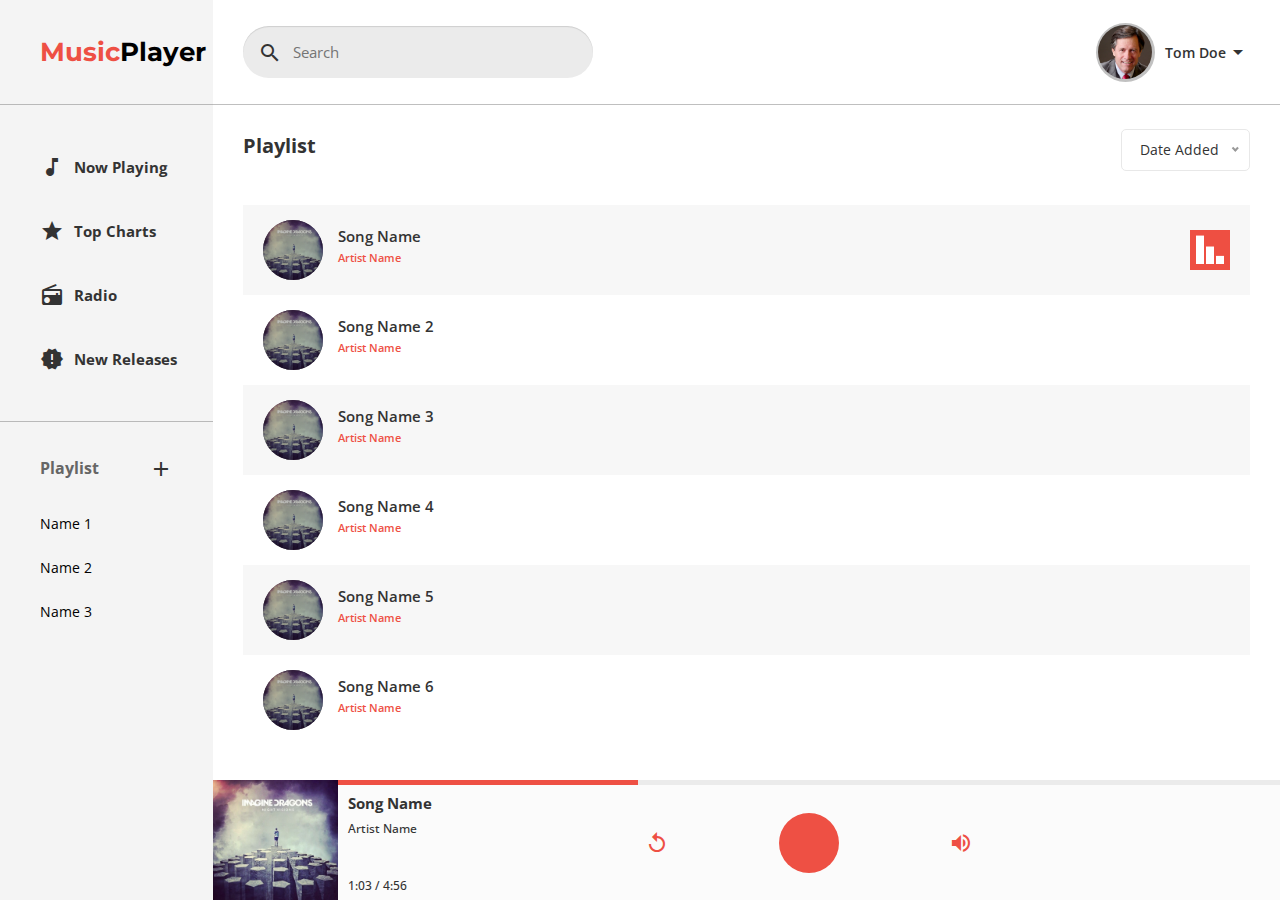
==== commit 2a30796d: "Playlist page, Mobile layout wrap" ====
--- a/index.html
+++ b/index.html
@@ -93,7 +93,14 @@
 
                 <div class="mobile_top_header hidden-lg-up">
                     <div class="mobile_top_header_content">
-
+                        <div class="left_icon_title">
+                            <i class="fa fa-bars"></i>
+                            <h3 class="playlist_title">Playlist</h3>
+                        </div>
+                        <div class="right_search_ellipsis">
+                            <i class="material-icons">search</i>
+                            <i class="material-icons">more_vert</i>
+                        </div>
                     </div>
                 </div>
 
--- a/files/css/style.css
+++ b/files/css/style.css
@@ -1,2 +1,2 @@
-.no-gutters{margin-right:0;margin-left:0;padding-right:0;padding-left:0}.position_absolute{position:absolute}.position_relative{position:relative}body{background-color:#F7F7F7;font-family:"open sans"}input{font-family:"open sans";font-size:15px}img{max-width:100%}button{cursor:pointer}.animated{animation-duration:1s;animation-fill-mode:both}@keyframes slideInDown{from{transform:translate3d(0, -100%, 0);visibility:visible}to{transform:translate3d(0, 0, 0)}}.slideInDown{animation-name:slideInDown}@keyframes fadeIn{from{opacity:0}to{opacity:1}}.fadeIn{animation-name:fadeIn}@keyframes zoomIn{from{opacity:0;transform:scale3d(0.3, 0.3, 0.3)}50%{opacity:1}}.zoomIn{animation-name:zoomIn}@keyframes slideInLeft{from{transform:translate3d(-100%, 0, 0);visibility:visible}to{transform:translate3d(0, 0, 0)}}.slideInLeft{animation-name:slideInLeft}@keyframes rotating{from{-ms-transform:rotate(0deg);-moz-transform:rotate(0deg);-webkit-transform:rotate(0deg);-o-transform:rotate(0deg);transform:rotate(0deg)}to{-ms-transform:rotate(360deg);-moz-transform:rotate(360deg);-webkit-transform:rotate(360deg);-o-transform:rotate(360deg);transform:rotate(360deg)}}.rotating{-webkit-animation:rotating 2s linear infinite;-moz-animation:rotating 2s linear infinite;-ms-animation:rotating 2s linear infinite;-o-animation:rotating 2s linear infinite;animation:rotating 2s linear infinite}.player_lhs{position:fixed;height:100vh;background-color:#F4F4F4;padding:0px}.logo_div{height:105px;display:flex;align-items:center;justify-content:space-between;padding:0px 20px;border-bottom:1px solid #B9B9B9}.logo_div #logo{color:#EE5044;font-weight:700;font-size:26px;font-family:montserrat;margin-bottom:0px}.logo_div #logo span{color:#000000}.logo_div .menu_icon{cursor:pointer;line-height:0px}.logo_div .menu_icon i{font-size:30px}.menu_div{padding:30px 0px;border-bottom:1px solid #B9B9B9}.menu_div .menu_element{display:flex;align-items:center;padding:20px 15px;padding-left:40px}.menu_div .menu_element a{font-weight:700;text-decoration:none;color:#333;font-size:15px;margin-left:10px}.playlist_div{padding:15px 0px}.playlist_div .playlist_title{display:flex;align-items:center;justify-content:space-between;padding:20px 40px}.playlist_div .playlist_title h3{font-size:16px;font-weight:700;color:#666;margin-bottom:0px}.playlist_div .playlist_title i{cursor:pointer}.playlist_div .playlist_element{padding:10px 15px;padding-left:40px}.playlist_div .playlist_element a{font-weight:400;text-decoration:none;color:#000;font-size:14px}.player_rhs{background-color:#fff;height:100vh;padding:0px}.rhs_top{height:105px;border-bottom:1px solid #BFBFBF;display:flex;align-items:center;justify-content:space-between;padding:0px 30px}.rhs_top .search_div{position:relative}.rhs_top .search_div .search_icon{position:absolute;top:15px;left:15px}.rhs_top .search_div #music_search{background-color:#EBEBEB;border:none;padding:15px 30px 15px 50px;width:350px;border-radius:50px;outline:none;box-shadow:inset 0 1px 1px rgba(0,0,0,0.125)}.rhs_top .user_div{display:flex;align-items:center;justify-content:center}.rhs_top .user_div .user_image_container{width:59px;height:59px;border-radius:100px;display:flex;align-items:center;justify-content:center;background-color:#C1C1C1}.rhs_top .user_div .user_image_container img{border-radius:100px;width:54px;height:54px}.rhs_top .user_div .user_name_container{font-size:14px;font-weight:600;font-family:"open sans";margin-left:10px;display:flex;align-items:center;justify-content:center}.mobile_top_header{position:absolute;width:100%;height:200px;background:#EEEEEE;display:flex;justify-content:center}.mobile_top_header .mobile_top_header_content{position:absolute;width:88%;margin:0 auto;height:75px}.mobile_album_art_song_details{position:absolute;width:100%;height:225px;top:80px;display:flex;align-items:center;justify-content:center}.mobile_album_art_song_details .album_art{height:225px;position:absolute;width:88%;background:#333;margin:0 auto;box-shadow:0px 5px 10px -1px rgba(0,0,0,0.45)}.mobile_album_art_song_details .album_art img{max-height:100%;object-fit:cover;min-width:100%;object-position:top}.mobile_album_art_song_details .album_art_overlay{height:225px;position:absolute;width:88%;background:rgba(0,0,0,0.7);margin:0 auto;display:flex;justify-content:center;align-items:center;flex-direction:column;padding-top:10px;color:#ddd;text-shadow:1px 1px 1px rgba(0,0,0,0.75)}.mobile_album_art_song_details .album_art_overlay #song_name{font-size:16px;font-weight:700;margin-bottom:10px}.mobile_album_art_song_details .album_art_overlay #artist_name{font-size:12px;margin-bottom:30px}.mobile_album_art_song_details .album_art_overlay #song_time{font-size:12px}.mobile_album_art_song_details .album_art_overlay>div{text-align:center}.rhs_mid_content{padding:20px 30px;height:calc(100vh - 225px);max-height:calc(100vh - 225px);overflow-y:auto}@media (max-width: 991px){.rhs_mid_content{height:calc(100vh - 455px);max-height:calc(100vh - 455px);padding:0px 0px 20px 0px;position:relative;top:345px;padding-top:0px}}.rhs_mid_content .rhs_mid_content_top{display:flex;align-items:center;justify-content:space-between}.rhs_mid_content .rhs_mid_content_top #rhs_middle_title{font-weight:700;font-size:20px;padding:10px 0px}.rhs_mid_content .playlist_tracks_container{margin-top:30px}@media (max-width: 991px){.rhs_mid_content .playlist_tracks_container{margin-top:0px}}.rhs_mid_content .playlist_tracks_container .track_div{display:flex;align-items:center;justify-content:space-between;padding:15px 20px;border:none}.rhs_mid_content .playlist_tracks_container .track_div:nth-child(odd){background-color:#F7F7F7}.rhs_mid_content .playlist_tracks_container .track_div .lhs{display:flex;align-items:center}.rhs_mid_content .playlist_tracks_container .track_div .lhs .album_art_round{width:60px;background:#666;height:60px;border-radius:75px;position:relative}.rhs_mid_content .playlist_tracks_container .track_div .lhs .album_art_round img{width:60px;height:60px;border-radius:60px;object-fit:cover}.rhs_mid_content .playlist_tracks_container .track_div .lhs .album_art_round .play_icon{width:100%;height:60px;border-radius:60px;position:absolute;top:0px;display:flex;align-items:center;justify-content:center;background:rgba(0,0,0,0.25);cursor:pointer;transition:all 0.3s ease}.rhs_mid_content .playlist_tracks_container .track_div .lhs .album_art_round .play_icon:hover{background:rgba(0,0,0,0.5)}.rhs_mid_content .playlist_tracks_container .track_div .lhs .album_art_round .play_icon i{font-size:32px;color:#fff}.rhs_mid_content .playlist_tracks_container .track_div .lhs .song_artist_name{margin-left:15px}.rhs_mid_content .playlist_tracks_container .track_div .lhs .song_artist_name .song_name{font-size:15px;font-weight:600}.rhs_mid_content .playlist_tracks_container .track_div .lhs .song_artist_name .artist_name{font-size:11px;font-weight:600;color:#EE5044}.rhs_bottom{background-color:#FBFBFB;height:120px;position:absolute;bottom:0px;width:100%;display:flex}@media (max-width: 991px){.rhs_bottom{height:110px}}.rhs_bottom .rhs_bottom_album_art_div{min-width:125px;height:100%;background-color:#333;max-width:125px}.rhs_bottom .rhs_bottom_album_art_div img{max-width:100%;max-height:100%;object-fit:cover;width:190px}.rhs_bottom .rhs_bottom_rhs{width:100%}.rhs_bottom .rhs_bottom_rhs .progress_bar{height:5px;background-color:#EBEBEB;width:100%}.rhs_bottom .rhs_bottom_rhs .progress_bar .live_progress{width:300px;height:5px;background-color:#EE5044}.rhs_bottom .rhs_bottom_rhs .player_controls{height:calc(120px - 5px);display:flex;align-items:center;justify-content:center}@media (max-width: 991px){.rhs_bottom .rhs_bottom_rhs .player_controls{height:calc(110px - 5px)}}.rhs_bottom .rhs_bottom_rhs .player_controls .play_button{background-color:#EE5044;width:60px;height:60px;border-radius:100px;display:flex;align-items:center;justify-content:center;cursor:pointer}.rhs_bottom .rhs_bottom_rhs .player_controls .play_button i{font-size:35px;color:#fff}.rhs_bottom .rhs_bottom_rhs .player_controls>div{color:#EE5044;font-size:35px;margin:0px 20px;cursor:pointer}@media (max-width: 991px){.rhs_bottom .rhs_bottom_rhs .player_controls>div{font-size:30px}}.rhs_bottom .rhs_bottom_rhs .player_controls>div.loop_button{margin-right:50px}@media (max-width: 991px){.rhs_bottom .rhs_bottom_rhs .player_controls>div.loop_button{margin-right:20px}}.rhs_bottom .rhs_bottom_rhs .player_controls>div.volume_button{margin-left:50px}@media (max-width: 991px){.rhs_bottom .rhs_bottom_rhs .player_controls>div.volume_button{margin-left:20px}}.rhs_bottom .rhs_bottom_rhs .song_artist_time_container{height:115px;position:absolute;top:5px;display:flex;justify-content:space-between;flex-direction:column;padding-top:10px}.rhs_bottom .rhs_bottom_rhs .song_artist_time_container #song_name{font-size:15px;font-weight:700;margin-bottom:10px}.rhs_bottom .rhs_bottom_rhs .song_artist_time_container #artist_name{font-size:12px;margin-bottom:0px}.rhs_bottom .rhs_bottom_rhs .song_artist_time_container #song_time{font-size:12px}.rhs_bottom .rhs_bottom_rhs .song_artist_time_container>div{margin-left:10px}
+.no-gutters{margin-right:0;margin-left:0;padding-right:0;padding-left:0}.position_absolute{position:absolute}.position_relative{position:relative}body{background-color:#F7F7F7;font-family:"open sans"}input{font-family:"open sans";font-size:15px}img{max-width:100%}button{cursor:pointer}.animated{animation-duration:1s;animation-fill-mode:both}@keyframes slideInDown{from{transform:translate3d(0, -100%, 0);visibility:visible}to{transform:translate3d(0, 0, 0)}}.slideInDown{animation-name:slideInDown}@keyframes fadeIn{from{opacity:0}to{opacity:1}}.fadeIn{animation-name:fadeIn}@keyframes zoomIn{from{opacity:0;transform:scale3d(0.3, 0.3, 0.3)}50%{opacity:1}}.zoomIn{animation-name:zoomIn}@keyframes slideInLeft{from{transform:translate3d(-100%, 0, 0);visibility:visible}to{transform:translate3d(0, 0, 0)}}.slideInLeft{animation-name:slideInLeft}@keyframes rotating{from{-ms-transform:rotate(0deg);-moz-transform:rotate(0deg);-webkit-transform:rotate(0deg);-o-transform:rotate(0deg);transform:rotate(0deg)}to{-ms-transform:rotate(360deg);-moz-transform:rotate(360deg);-webkit-transform:rotate(360deg);-o-transform:rotate(360deg);transform:rotate(360deg)}}.rotating{-webkit-animation:rotating 2s linear infinite;-moz-animation:rotating 2s linear infinite;-ms-animation:rotating 2s linear infinite;-o-animation:rotating 2s linear infinite;animation:rotating 2s linear infinite}.player_lhs{position:fixed;height:100vh;background-color:#F4F4F4;padding:0px}.logo_div{height:105px;display:flex;align-items:center;justify-content:space-between;padding:0px 20px;border-bottom:1px solid #B9B9B9;padding-left:40px}.logo_div #logo{color:#EE5044;font-weight:700;font-size:26px;font-family:montserrat;margin-bottom:0px}.logo_div #logo span{color:#000000}.logo_div .menu_icon{cursor:pointer;line-height:0px}.logo_div .menu_icon i{font-size:30px}.menu_div{padding:30px 0px;border-bottom:1px solid #B9B9B9}.menu_div .menu_element{display:flex;align-items:center;padding:20px 15px;padding-left:40px}.menu_div .menu_element a{font-weight:700;text-decoration:none;color:#333;font-size:15px;margin-left:10px}.playlist_div{padding:15px 0px}.playlist_div .playlist_title{display:flex;align-items:center;justify-content:space-between;padding:20px 40px}.playlist_div .playlist_title h3{font-size:16px;font-weight:700;color:#666;margin-bottom:0px}.playlist_div .playlist_title i{cursor:pointer}.playlist_div .playlist_element{padding:10px 15px;padding-left:40px}.playlist_div .playlist_element a{font-weight:400;text-decoration:none;color:#000;font-size:14px}.player_rhs{background-color:#fff;height:100vh;padding:0px}.rhs_top{height:105px;border-bottom:1px solid #BFBFBF;display:flex;align-items:center;justify-content:space-between;padding:0px 30px}.rhs_top .search_div{position:relative}.rhs_top .search_div .search_icon{position:absolute;top:15px;left:15px}.rhs_top .search_div #music_search{background-color:#EBEBEB;border:none;padding:15px 30px 15px 50px;width:350px;border-radius:50px;outline:none;box-shadow:inset 0 1px 1px rgba(0,0,0,0.125)}.rhs_top .user_div{display:flex;align-items:center;justify-content:center}.rhs_top .user_div .user_image_container{width:59px;height:59px;border-radius:100px;display:flex;align-items:center;justify-content:center;background-color:#C1C1C1}.rhs_top .user_div .user_image_container img{border-radius:100px;width:54px;height:54px}.rhs_top .user_div .user_name_container{font-size:14px;font-weight:600;font-family:"open sans";margin-left:10px;display:flex;align-items:center;justify-content:center}.mobile_top_header{position:absolute;width:100%;height:200px;background:#EEEEEE;display:flex;justify-content:center}.mobile_top_header .mobile_top_header_content{position:absolute;width:88%;margin:0 auto;height:75px;display:flex;justify-content:space-between;align-items:center}.mobile_top_header .mobile_top_header_content .left_icon_title{display:flex;align-items:center;justify-content:center}.mobile_top_header .mobile_top_header_content .left_icon_title i{font-size:30px;color:#EE5044;font-weight:bold}.mobile_top_header .mobile_top_header_content .left_icon_title .playlist_title{font-size:20px;margin-bottom:0px;font-weight:600;margin-left:20px}.mobile_top_header .mobile_top_header_content .right_search_ellipsis{display:flex}.mobile_top_header .mobile_top_header_content .right_search_ellipsis i{font-size:25px;margin-left:15px}.mobile_album_art_song_details{position:absolute;width:100%;height:225px;top:80px;display:flex;align-items:center;justify-content:center}.mobile_album_art_song_details .album_art{height:225px;position:absolute;width:88%;background:#333;margin:0 auto;box-shadow:0px 5px 10px -1px rgba(0,0,0,0.45)}.mobile_album_art_song_details .album_art img{max-height:100%;object-fit:cover;min-width:100%;object-position:top}.mobile_album_art_song_details .album_art_overlay{height:225px;position:absolute;width:88%;background:rgba(0,0,0,0.7);margin:0 auto;display:flex;justify-content:center;align-items:center;flex-direction:column;padding-top:10px;color:#ddd;text-shadow:1px 1px 1px rgba(0,0,0,0.75)}.mobile_album_art_song_details .album_art_overlay #song_name{font-size:16px;font-weight:700;margin-bottom:10px}.mobile_album_art_song_details .album_art_overlay #artist_name{font-size:12px;margin-bottom:30px}.mobile_album_art_song_details .album_art_overlay #song_time{font-size:12px}.mobile_album_art_song_details .album_art_overlay>div{text-align:center}.rhs_mid_content{padding:20px 30px;height:calc(100vh - 225px);max-height:calc(100vh - 225px);overflow-y:auto}@media (max-width: 991px){.rhs_mid_content{height:calc(100vh - 455px);max-height:calc(100vh - 455px);padding:0px 0px 20px 0px;position:relative;top:345px;padding-top:0px}}.rhs_mid_content .rhs_mid_content_top{display:flex;align-items:center;justify-content:space-between}.rhs_mid_content .rhs_mid_content_top #rhs_middle_title{font-weight:700;font-size:20px;padding:10px 0px}.rhs_mid_content .playlist_tracks_container{margin-top:30px}@media (max-width: 991px){.rhs_mid_content .playlist_tracks_container{margin-top:0px}}.rhs_mid_content .playlist_tracks_container .track_div{display:flex;align-items:center;justify-content:space-between;padding:15px 20px;border:none}.rhs_mid_content .playlist_tracks_container .track_div:nth-child(odd){background-color:#F7F7F7}.rhs_mid_content .playlist_tracks_container .track_div .lhs{display:flex;align-items:center}.rhs_mid_content .playlist_tracks_container .track_div .lhs .album_art_round{width:60px;background:#666;height:60px;border-radius:75px;position:relative}.rhs_mid_content .playlist_tracks_container .track_div .lhs .album_art_round img{width:60px;height:60px;border-radius:60px;object-fit:cover}.rhs_mid_content .playlist_tracks_container .track_div .lhs .album_art_round .play_icon{width:100%;height:60px;border-radius:60px;position:absolute;top:0px;display:flex;align-items:center;justify-content:center;background:rgba(0,0,0,0.25);cursor:pointer;transition:all 0.3s ease}.rhs_mid_content .playlist_tracks_container .track_div .lhs .album_art_round .play_icon:hover{background:rgba(0,0,0,0.5)}.rhs_mid_content .playlist_tracks_container .track_div .lhs .album_art_round .play_icon i{font-size:32px;color:#fff}.rhs_mid_content .playlist_tracks_container .track_div .lhs .song_artist_name{margin-left:15px}.rhs_mid_content .playlist_tracks_container .track_div .lhs .song_artist_name .song_name{font-size:15px;font-weight:600}.rhs_mid_content .playlist_tracks_container .track_div .lhs .song_artist_name .artist_name{font-size:11px;font-weight:600;color:#EE5044}.rhs_bottom{background-color:#FBFBFB;height:120px;position:absolute;bottom:0px;width:100%;display:flex}@media (max-width: 991px){.rhs_bottom{height:110px}}.rhs_bottom .rhs_bottom_album_art_div{min-width:125px;height:100%;background-color:#333;max-width:125px}.rhs_bottom .rhs_bottom_album_art_div img{max-width:100%;max-height:100%;object-fit:cover;width:190px}.rhs_bottom .rhs_bottom_rhs{width:100%}.rhs_bottom .rhs_bottom_rhs .progress_bar{height:5px;background-color:#EBEBEB;width:100%}.rhs_bottom .rhs_bottom_rhs .progress_bar .live_progress{width:300px;height:5px;background-color:#EE5044}.rhs_bottom .rhs_bottom_rhs .player_controls{height:calc(120px - 5px);display:flex;align-items:center;justify-content:center}@media (max-width: 991px){.rhs_bottom .rhs_bottom_rhs .player_controls{height:calc(110px - 5px)}}.rhs_bottom .rhs_bottom_rhs .player_controls .play_button{background-color:#EE5044;width:60px;height:60px;border-radius:100px;display:flex;align-items:center;justify-content:center;cursor:pointer}.rhs_bottom .rhs_bottom_rhs .player_controls .play_button i{font-size:35px;color:#fff}.rhs_bottom .rhs_bottom_rhs .player_controls>div{color:#EE5044;font-size:35px;margin:0px 20px;cursor:pointer}@media (max-width: 991px){.rhs_bottom .rhs_bottom_rhs .player_controls>div{font-size:30px}}.rhs_bottom .rhs_bottom_rhs .player_controls>div.loop_button{margin-right:50px}@media (max-width: 991px){.rhs_bottom .rhs_bottom_rhs .player_controls>div.loop_button{margin-right:20px}}.rhs_bottom .rhs_bottom_rhs .player_controls>div.volume_button{margin-left:50px}@media (max-width: 991px){.rhs_bottom .rhs_bottom_rhs .player_controls>div.volume_button{margin-left:20px}}.rhs_bottom .rhs_bottom_rhs .song_artist_time_container{height:115px;position:absolute;top:5px;display:flex;justify-content:space-between;flex-direction:column;padding-top:10px}.rhs_bottom .rhs_bottom_rhs .song_artist_time_container #song_name{font-size:15px;font-weight:700;margin-bottom:10px}.rhs_bottom .rhs_bottom_rhs .song_artist_time_container #artist_name{font-size:12px;margin-bottom:0px}.rhs_bottom .rhs_bottom_rhs .song_artist_time_container #song_time{font-size:12px}.rhs_bottom .rhs_bottom_rhs .song_artist_time_container>div{margin-left:10px}
 /*# sourceMappingURL=style.css.map */
